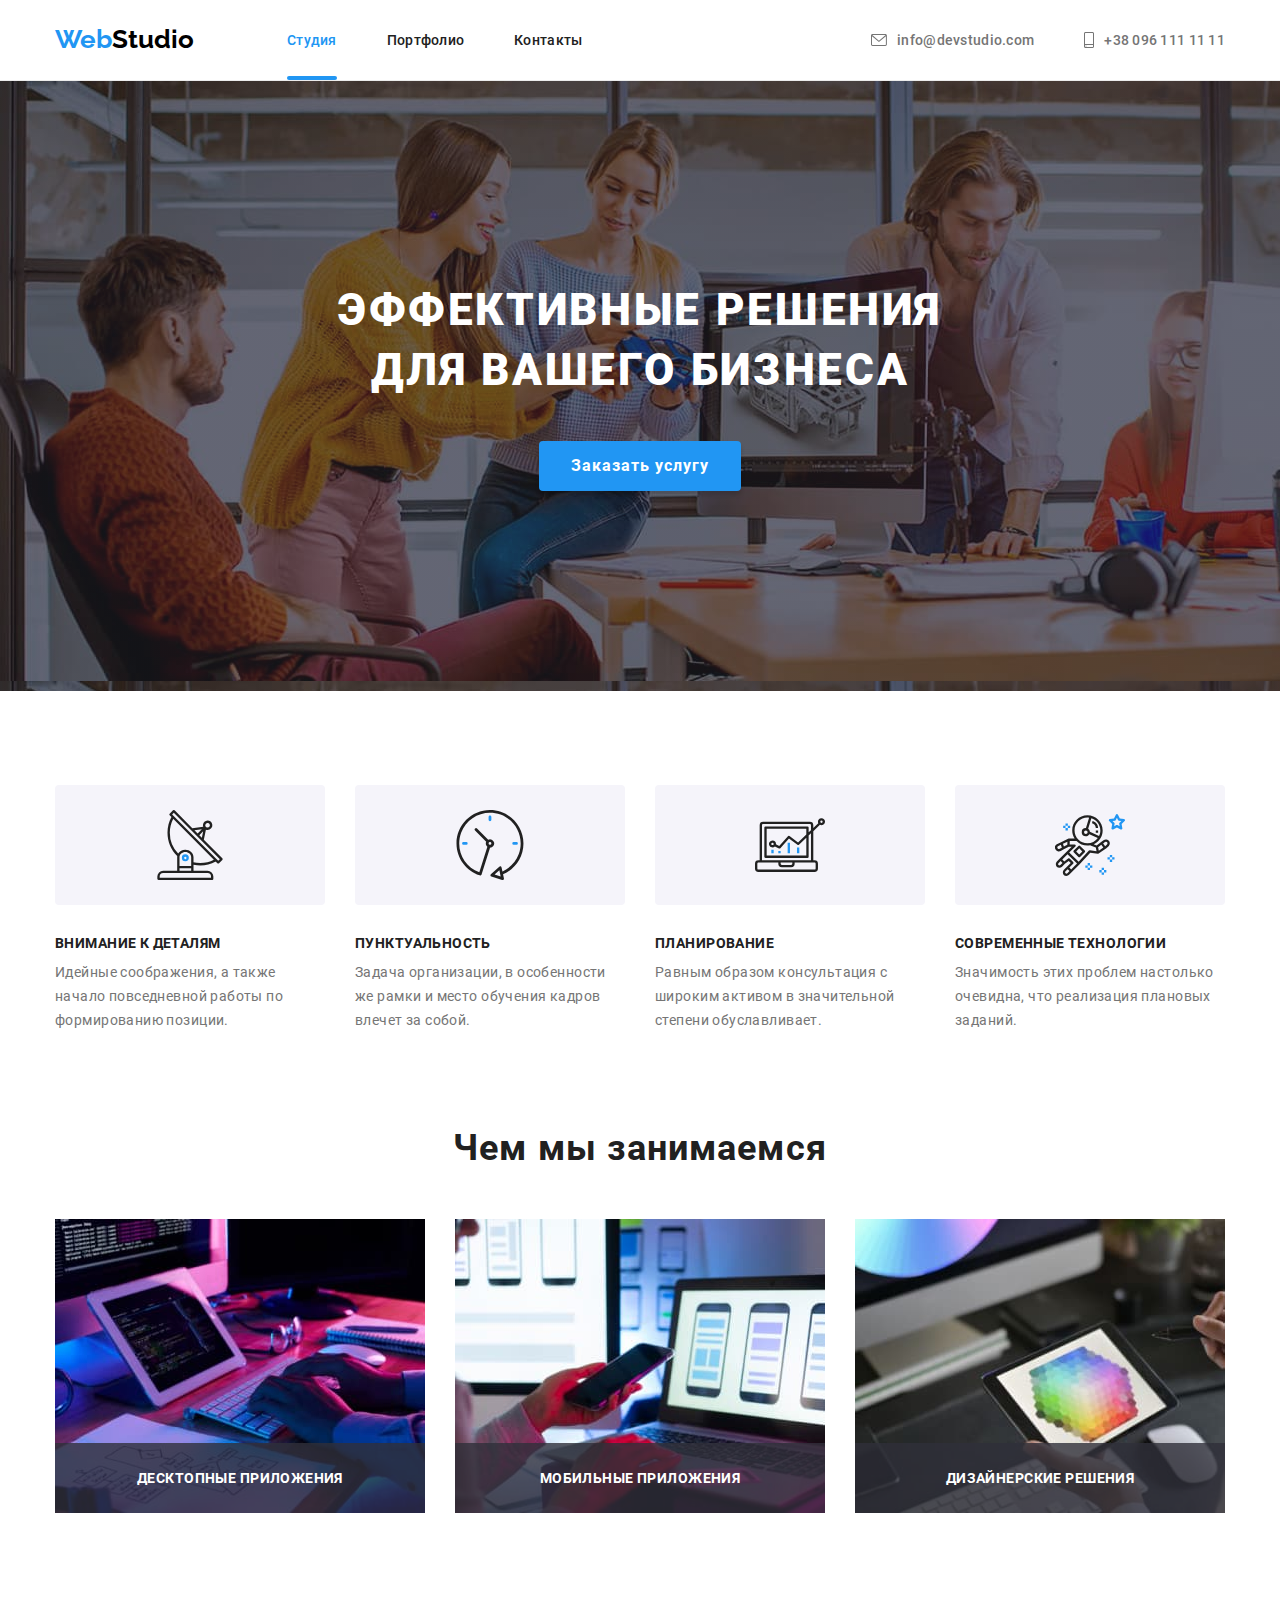
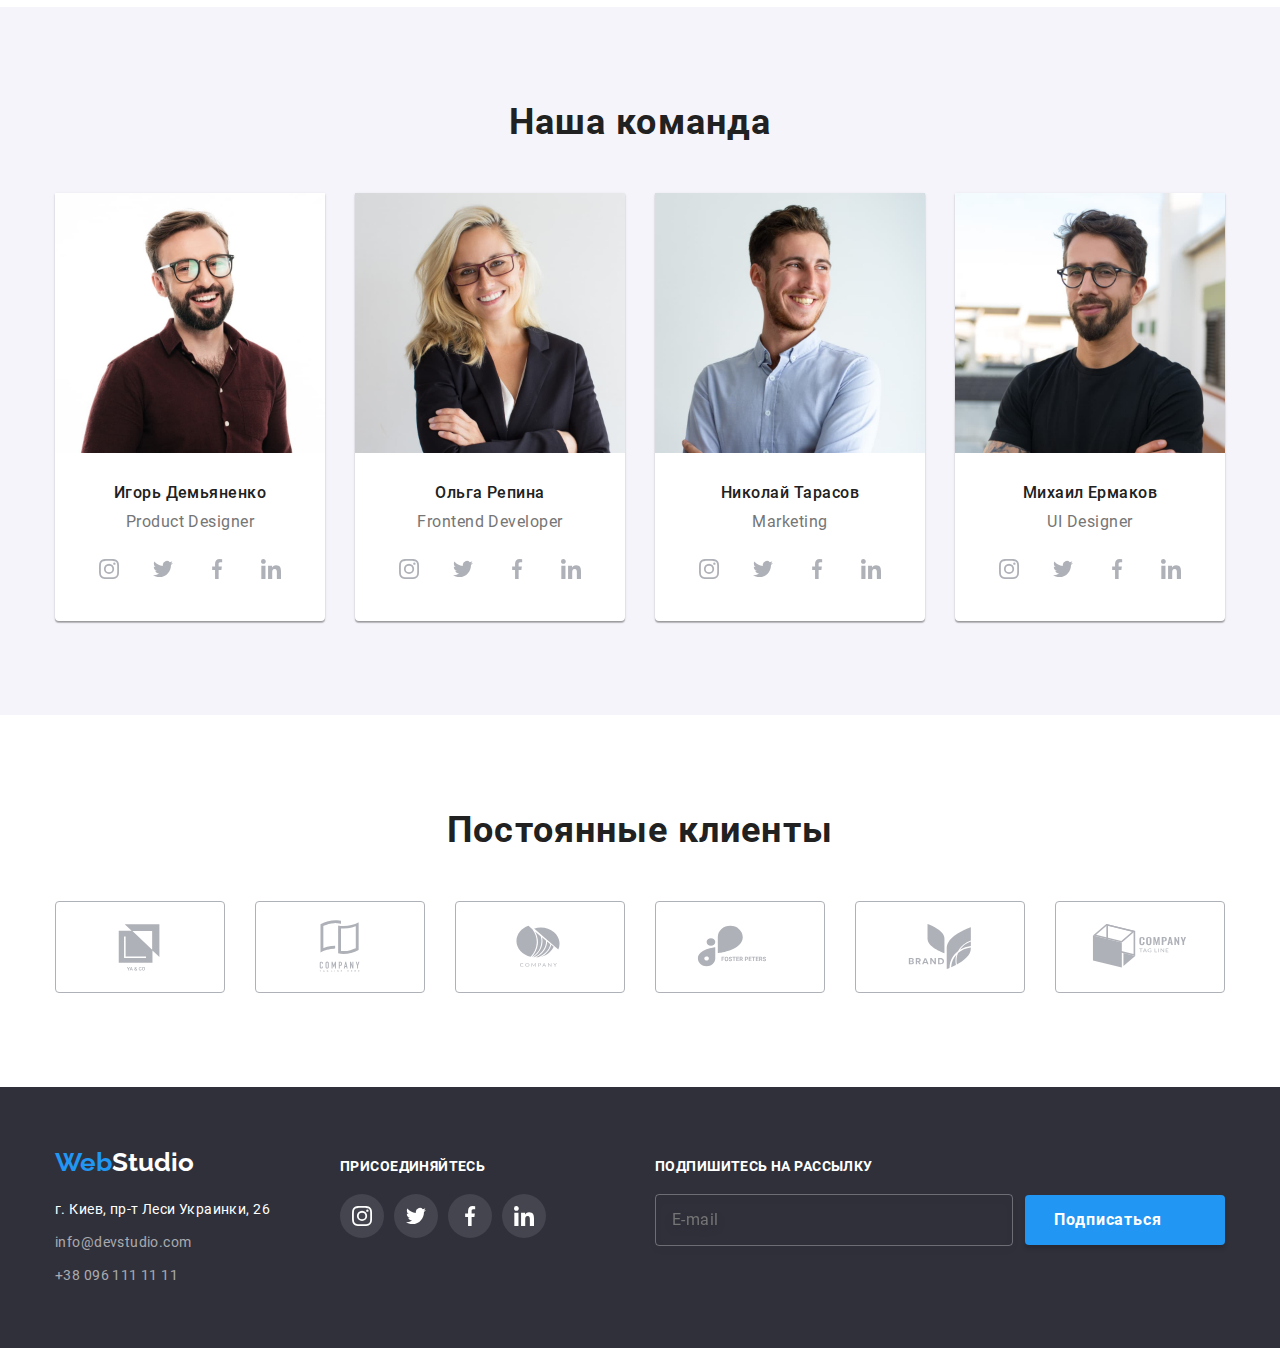
==== index.html @ f41771f3 "add styless css" ====
<!DOCTYPE html>
<html lang="ru">
<head>
    <meta charset="UTF-8">
    <meta http-equiv="X-UA-Compatible" content="IE=edge">
    <meta name="viewport" content="width=device-width, initial-scale=1.0">
    <title>WebStudio</title>
    <link rel="preconnect" href="https://fonts.gstatic.com">
    <link rel="stylesheet" href="https://cdnjs.cloudflare.com/ajax/libs/modern-normalize/1.0.0/modern-normalize.min.css" />
    <link rel="stylesheet" href="./css/main.min.css">
</head>

<body>

    <header class="header">
        <div class="container header-container">
            <!--<nav class="nav-menu"> -->
            <nav class="nav-list">
                <a class="link logo nav-list__logo" href="./index.html"><span class="nav-list__logo--accent-color">Web</span>Studio</a>  
                <ul class="site-list list">
                    <li class="site-list__item">
                        <a href="./index.html" class="link site-list__link site-list__link--current">Студия</a>
                    </li>
                    <li class="site-list__item">
                        <a href="./portfolio.html" class="link site-list__link">Портфолио</a>
                    </li>
                    <li class="site-list__item">
                        <a href="" class="link site-list__link">Контакты</a>
                    </li>
                </ul> 
            </nav>
            <ul class="contact-list list">
                <li class="contact-list__item">
                    <a href="mailto:info@devstudio.com" class="link contact-list__link">
                        <svg class="contact-list__e-mail-icon" width="16" height="12">
                            <use href="./images/symbol-defs.svg#icon-e-mail"></use>
                        </svg>
                        info@devstudio.com
                    </a>
                </li>
                <li class="contact-list__item">
                    <a href="tel:+380961111111" class="link contact-list__link">
                        <svg class="contact-list__smartphone-icon" width="10" height="16">
                            <use href="./images/symbol-defs.svg#icon-smartphone"></use>
                        </svg>
                        +38 096 111 11 11
                    </a>
                </li>
            </ul>
        </div>
    </header>

    <main>
        <!--hero--> 
        <section class="hero"> 
            <div class="container hero-container">
                <h1  class="title hero__heading">Эффективные решения для вашего бизнеса</h1>
                <button data-modal-open type="button" class="button hero__order-service">Заказать услугу</button>
            </div>
        </section>

        <!-- Особенности -->
        <section class="features">
            <div class="container">
                <h2 class="title features__heading visually-hidden">Особенности</h2>
                <ul class="features-list list"> 
                    <li class="features-list__item">
                        <div class="features-list__place-for-icon">
                            <svg class="features-list__icon" width="70" height="70"> 
                                <use href="./images/symbol-defs.svg#icon-antenna"></use>
                            </svg>
                        </div>        
                        <h3 class="title features-list__heading">Внимание к деталям</h3>
                        <p class="text features-list__text">Идейные соображения, а также начало повседневной работы по формированию позиции.</p>
                    </li>
                    <li class="features-list__item">
                        <div class="features-list__place-for-icon">
                            <svg class="features-list__icon" width="70" height="70">
                                <use href="./images/symbol-defs.svg#icon-clock"></use>
                            </svg>
                        </div>
                        <h3 class="title features-list__heading">Пунктуальность</h3>
                        <p class="text features-list__text">Задача организации, в особенности же рамки и место обучения кадров влечет за собой.</p>
                    </li>
                    <li class="features-list__item">
                        <div class="features-list__place-for-icon">
                            <svg class="features-list__icon" width="70" height="70">
                                <use href="./images/symbol-defs.svg#icon-diagram"></use>
                            </svg>
                        </div>
                        <h3 class="title features-list__heading">Планирование</h3>
                        <p class="text features-list__text">Равным образом консультация с широким активом в значительной степени обуславливает.</p>
                    </li>
                    <li class="features-list__item">
                        <div class="features-list__place-for-icon">
                            <svg class="features-list__icon" width="70" height="70">
                                <use href="./images/symbol-defs.svg#icon-astronaut"></use>
                            </svg>
                        </div>
                        <h3 class="title features-list__heading">Современные технологии</h3>
                        <p class="text features-list__text">Значимость этих проблем настолько очевидна, что реализация плановых заданий.</p>
                    </li>
                </ul>
            </div>
        </section>

        <!-- Чем мы занимаемся-->
        <section class="activities">
            <div class="container">
                <h2 class="title activities__heading">Чем мы занимаемся</h2>
                <ul class="activities-list list">
                    <li class="activities-list__item">
                        <img src="./images/box1.jpg" alt="Кодинг" width="294" class="image">
                        <div class="activities-list__place-for-heading">
                            <p class="text activities-list__heading">Десктопные приложения</p>
                        </div>
                    </li>
                    <li class="activities-list__item">
                        <img src="./images/box2.jpg" alt="Адаптивная вертска" width="294" class="image">
                        <div class="activities-list__place-for-heading">
                            <p class="text activities-list__heading">Мобильные приложения</p>
                        </div>
                    </li>
                    <li class="activities-list__item">
                        <img src="./images/box3.jpg" alt="Дизайн" width="294" class="image">
                        <div class="activities-list__place-for-heading">
                            <p class="text activities-list__heading">Дизайнерские решения</p>
                        </div>
                    </li>
                </ul>
            </div>
        </section>
        <!-- Наша команда-->
        <section class="team">
            <div class="container">
                <h2 class="title team__heading">Наша команда</h2>
                <ul class="team-list list">
                    <li class="team-list__item">
                        <img src="./images/demianenko.jpg" alt="Игорь Демьяненко" width="270" class="image">
                        <div class="team-description">
                            <h3 class="title team-description__heading">Игорь Демьяненко</h3>
                            <p class="text team-description__position">Product Designer</p>
                            <ul class="list team-social-list">
                                <li class="team-social-list__item">
                                    <a href="" class="link team-social-list__link">
                                        <svg class="team-social-list__icon" width="20" height="20">
                                            <use href="./images/symbol-defs.svg#icon-instagram"></use>
                                        </svg>
                                    </a>
                                </li>
                                <li class="team-social-list__item">
                                    <a href="" class="link team-social-list__link">
                                        <svg class="team-social-list__icon" width="20" height="20">
                                            <use href="./images/symbol-defs.svg#icon-twitter"></use>
                                        </svg>
                                    </a>
                                </li>
                                <li class="team-social-list__item">
                                    <a href="" class="link team-social-list__link">
                                        <svg class="team-social-list__icon" width="20" height="20">
                                            <use href="./images/symbol-defs.svg#icon-facebook"></use>
                                        </svg>
                                    </a>
                                </li>
                                <li class="team-social-list__item">
                                    <a href="" class="link team-social-list__link">
                                        <svg class="team-social-list__icon" width="20" height="20">
                                            <use href="./images/symbol-defs.svg#icon-linkedin"></use>
                                        </svg>
                                    </a>
                                </li>
                            </ul>
                        </div>
                    </li>
                    <li class="team-list__item">
                        <img src="./images/repina.jpg" alt="Ольга Репина" width="270" class="image">
                        <div class="team-description">
                            <h3 class="title team-description__heading">Ольга Репина</h3>
                            <p class="text team-description__position">Frontend Developer</p>
                            <ul class="list team-social-list">
                                <li class="team-social-list__item">
                                    <a href="" class="link team-social-list__link">
                                        <svg class="team-social-list__icon" width="20" height="20">
                                            <use href="./images/symbol-defs.svg#icon-instagram"></use>
                                        </svg>
                                    </a>
                                </li>
                                <li class="team-social-list__item">
                                    <a href="" class="link team-social-list__link">
                                        <svg class="team-social-list__icon" width="20" height="20">
                                            <use href="./images/symbol-defs.svg#icon-twitter"></use>
                                        </svg>
                                    </a>
                                </li>
                                <li class="team-social-list__item">
                                    <a href="" class="link team-social-list__link">
                                        <svg class="team-social-list__icon" width="20" height="20">
                                            <use href="./images/symbol-defs.svg#icon-facebook"></use>
                                        </svg>
                                    </a>
                                </li>
                                <li class="team-social-list__item">
                                    <a href="" class="link team-social-list__link">
                                        <svg class="team-social-list__icon" width="20" height="20">
                                            <use href="./images/symbol-defs.svg#icon-linkedin"></use>
                                        </svg>
                                    </a>
                                </li>
                            </ul>
                       </div>
                    </li>
                    <li class="team-list__item">
                        <img src="./images/tarasov.jpg" alt="Николай Тарасов" width="270" class="image">
                        <div class="team-description">
                            <h3 class="title team-description__heading">Николай Тарасов</h3>
                            <p class="text team-description__position">Marketing</p>
                            <ul class="list team-social-list">
                                <li class="team-social-list__item">
                                    <a href="" class="link team-social-list__link">
                                        <svg class="team-social-list__icon" width="20" height="20">
                                            <use href="./images/symbol-defs.svg#icon-instagram"></use>
                                        </svg>
                                    </a>
                                </li>
                                <li class="team-social-list__item">
                                    <a href="" class="link team-social-list__link">
                                        <svg class="team-social-list__icon" width="20" height="20">
                                            <use href="./images/symbol-defs.svg#icon-twitter"></use>
                                        </svg>
                                    </a>
                                </li>
                                <li class="team-social-list__item">
                                    <a href="" class="link team-social-list__link">
                                        <svg class="team-social-list__icon" width="20" height="20">
                                            <use href="./images/symbol-defs.svg#icon-facebook"></use>
                                        </svg>
                                    </a>
                                </li>
                                <li class="team-social-list__item">
                                    <a href="" class="link team-social-list__link">
                                        <svg class="team-social-list__icon" width="20" height="20">
                                            <use href="./images/symbol-defs.svg#icon-linkedin"></use>
                                        </svg>
                                    </a>
                                </li>
                            </ul>
                        </div>
                    </li>
                    <li class="team-list__item">
                        <img src="./images/ermakov.jpg" alt="Михаил Ермаков" width="270" class="image">
                        <div class="team-description">
                            <h3 class="title team-description__heading">Михаил Ермаков</h3>
                            <p class="text team-description__position">UI Designer</p>
                            <ul class="list team-social-list">
                                <li class="team-social-list__item">
                                    <a href="" class="link team-social-list__link">
                                        <svg class="team-social-list__icon" width="20" height="20">
                                            <use href="./images/symbol-defs.svg#icon-instagram"></use>
                                        </svg>
                                    </a>
                                </li>
                                <li class="team-social-list__item">
                                    <a href="" class="link team-social-list__link">
                                        <svg class="team-social-list__icon" width="20" height="20">
                                            <use href="./images/symbol-defs.svg#icon-twitter"></use>
                                        </svg>
                                    </a>
                                </li>
                                <li class="team-social-list__item">
                                    <a href="" class="link team-social-list__link">
                                        <svg class="team-social-list__icon" width="20" height="20">
                                            <use href="./images/symbol-defs.svg#icon-facebook"></use>
                                        </svg>
                                    </a>
                                </li>
                                <li class="team-social-list__item">
                                    <a href="" class="link team-social-list__link">
                                        <svg class="team-social-list__icon" width="20" height="20">
                                            <use href="./images/symbol-defs.svg#icon-linkedin"></use>
                                        </svg>
                                    </a>
                                </li>
                            </ul>
                       </div>
                    </li>
                </ul>
        </div>
        </section>

        <!-- постоянные клиенты-->
        <section class="regular-customers">
            <div class="container">
                <h2 class="title regular-customers__heading">Постоянные клиенты</h2>
                <ul class="list regular-customers-list">
                    <li class="regular-customers-list__item">
                        <a href="" class="link regular-customers-list__link">
                            <svg class="regular-customers-list__icon" width="106" height="60">
                                <use href="./images/symbol-defs.svg#icon-company1"></use>
                            </svg>
                        </a>
                    </li>
                    <li class="regular-customers-list__item">
                        <a href="" class="link regular-customers-list__link">
                            <svg class="regular-customers-list__icon" width="106" height="60">
                                <use href="./images/symbol-defs.svg#icon-company2"></use>
                            </svg>
                        </a>
                    </li>
                    <li class="regular-customers-list__item">
                        <a href="" class="link regular-customers-list__link">
                            <svg class="regular-customers-list__icon" width="106" height="60">
                                <use href="./images/symbol-defs.svg#icon-company3"></use>
                            </svg>
                        </a>
                    </li>
                    <li class="regular-customers-list__item">
                        <a href="" class="link regular-customers-list__link">
                            <svg class="regular-customers-list__icon" width="106" height="60">
                                <use href="./images/symbol-defs.svg#icon-company4"></use>
                            </svg>
                        </a>
                    </li>
                    <li class="regular-customers-list__item">
                        <a href="" class="link regular-customers-list__link">
                            <svg class="regular-customers-list__icon" width="106" height="60">
                                <use href="./images/symbol-defs.svg#icon-company5"></use>
                            </svg>
                        </a>
                    </li>
                    <li class="regular-customers-list__item">
                        <a href="" class="link regular-customers-list__link">
                            <svg class="regular-customers-list__icon" width="106" height="60">
                                <use href="./images/symbol-defs.svg#icon-company6"></use>
                            </svg>
                        </a>
                    </li>
                </ul>
            </div>
        </section>

    </main>

    <footer class="footer">
        <div class="container footer-container">
            <div class="footer__column-1">
                <a href="./index.html" class="logo link footer__logo"><span class="footer__logo--accent-color">Web</span>Studio</a>
                <address class="footer-address">
                    <p class="footer-address__address">г. Киев, пр-т Леси Украинки, 26</p>
                    <ul class="list footer-address-list">
                        <li class="footer-address-list__item"><a href="mailto:info@devstudio.com" class="link footer-address-list__link">info@devstudio.com</a></li>
                        <li class="footer-address-list__item"><a href="tel:+380961111111" class="link footer-address-list__link">+38 096 111 11 11</a></li>
                    </ul>
                </address>
            </div>
            <div class="footer__column-2">
                <p class="text footer__join">присоединяйтесь</p>
                <ul class="list footer-social-list">
                    <li class="footer-social-list__item">
                        <a href="" class="link footer-social-list__link">
                            <svg class="footer-social-list__icon" width="20" height="20">
                                <use href="./images/symbol-defs.svg#icon-instagram"></use>
                            </svg>
                        </a>
                    </li>
                    <li class="footer-social-list__item">
                        <a href="" class="link footer-social-list__link">
                            <svg class="footer-social-list__icon" width="20" height="20">
                                <use href="./images/symbol-defs.svg#icon-twitter"></use>
                            </svg>
                        </a>
                    </li>
                    <li class="footer-social-list__item">
                        <a href="" class="link footer-social-list__link">
                            <svg class="footer-social-list__icon" width="20" height="20">
                                <use href="./images/symbol-defs.svg#icon-facebook"></use>
                            </svg>
                        </a>
                    </li>
                    <li class="footer-social-list__item">
                        <a href="" class="link footer-social-list__link">
                            <svg class="footer-social-list__icon" width="20" height="20">
                                <use href="./images/symbol-defs.svg#icon-linkedin"></use>
                            </svg>
                        </a>
                    </li>
                </ul>
            </div> 
            <form class="footer__column-3">
                <p class="text footer__subscribe">Подпишитесь на рассылку</p>
                <div class="footer-subscription">
                    <label for="subscription-email" class="footer-subscription__email-label"></label>
                    <input type="email" name="subscription-email" id="subscription-email" placeholder="E-mail" class="footer-subscription__email-input">
                    <button type="submit" class="button footer-subscription__button">Подписаться
                        <svg  class="footer-subscription__icon" width="24" height="24">
                            <use href="./images/symbol-defs.svg#icon-icon-send"></use>
                        </svg>
                    </button>
                </div>
            </form>    
        </div>   

    </footer>


    <!-- Модальное окно -->
    <div data-modal class="backdrop is-hidden" >
        <div class="modal">
            <button data-modal-close type="button" class="modal-button-close">
                <svg class="modal-icon" width="18px" height="18px">
                    <use href="./images/symbol-defs.svg#icon-close-black"></use>    
                </svg>
            </button>
            <form action="#" class="modal-form">
                <p class="text modal-form__heading">Оставьте свои данные, мы вам перезвоним</p>

                <label class="modal-form__label-for-input">
                    Имя
                    <span class="modal-form__for-input">
                        <input type="text"  name="user-name" class="modal-form__input" required>
                        <svg class="modal-form__icon" width="18" height="18">
                            <use href="./images/symbol-defs.svg#icon-modal-person"></use>
                        </svg>
                    </span>
                </label>

                <label class="modal-form__label-for-input">
                    Телефон
                    <span class="modal-form__for-input">
                        <input type="tel" name="user-tel" class="modal-form__input" required>
                        <svg class="modal-form__icon" width="18" height="18">
                            <use href="./images/symbol-defs.svg#icon-modal-phone"></use>
                        </svg>
                    </span>
                </label>

                <label class="modal-form__label-for-input">
                    Почта
                    <span class="modal-form__for-input">
                        <input type="email" name="user-email" class="modal-form__input" required>
                        <svg class="modal-form__icon" width="18" height="18">
                            <use href="./images/symbol-defs.svg#icon-modal-email"></use>
                        </svg>
                    </span>
                </label>

                <label class="modal-form__label-for-input" >
                    Комментарий
                    <textarea name="user-comment"  placeholder="Введите текст" class="modal-form__input-comment" ></textarea>
                </label>

                <label class="modal-form__label-checkbox">
                    <input type="checkbox" name="policy" value="" class="visually-hidden modal-form__checkbox-input">
                    <svg class="modal-form__checkbox-icon" width="16" height="15">
                        <use href="./images/symbol-defs.svg#icon-modal-checkbox"></use>
                    </svg>
                    Соглашаюсь с рассылкой и принимаю&#160;<a href="#" class="modal-link">Условия договора</a>
                </label>
                <div class="modal-form__place-for-button">
                    <button type="submit" class="button modal-form__button-submit">
                        Отправить
                    </button>
                </div>

            </form>


        </div>
    </div>    


    <!--скрипт для модального окна-->
    <script src="./js/modal.js"></script>

</body>
</html>
---- css/main.min.css ----
@font-face {
  font-family: 'Roboto';
  font-style: normal;
  font-weight: 400;
  src: url('../fonts/roboto-v27-latin-ext_latin_cyrillic-ext_cyrillic-regular.eot');
  src: local(''),
    url('../fonts/roboto-v27-latin-ext_latin_cyrillic-ext_cyrillic-regular.eot?#iefix')
      format('embedded-opentype'),
    url('../fonts/roboto-v27-latin-ext_latin_cyrillic-ext_cyrillic-regular.woff2') format('woff2'),
    url('../fonts/roboto-v27-latin-ext_latin_cyrillic-ext_cyrillic-regular.woff') format('woff'),
    url('../fonts/roboto-v27-latin-ext_latin_cyrillic-ext_cyrillic-regular.ttf') format('truetype'),
    url('../fonts/roboto-v27-latin-ext_latin_cyrillic-ext_cyrillic-regular.svg#Roboto')
      format('svg');
}
@font-face {
  font-family: 'Roboto';
  font-style: normal;
  font-weight: 500;
  src: url('../fonts/roboto-v27-latin-ext_latin_cyrillic-ext_cyrillic-500.eot');
  src: local(''),
    url('../fonts/roboto-v27-latin-ext_latin_cyrillic-ext_cyrillic-500.eot?#iefix')
      format('embedded-opentype'),
    url('../fonts/roboto-v27-latin-ext_latin_cyrillic-ext_cyrillic-500.woff2') format('woff2'),
    url('../fonts/roboto-v27-latin-ext_latin_cyrillic-ext_cyrillic-500.woff') format('woff'),
    url('../fonts/roboto-v27-latin-ext_latin_cyrillic-ext_cyrillic-500.ttf') format('truetype'),
    url('../fonts/roboto-v27-latin-ext_latin_cyrillic-ext_cyrillic-500.svg#Roboto') format('svg');
}
@font-face {
  font-family: 'Roboto';
  font-style: normal;
  font-weight: 700;
  src: url('../fonts/roboto-v27-latin-ext_latin_cyrillic-ext_cyrillic-700.eot');
  src: local(''),
    url('../fonts/roboto-v27-latin-ext_latin_cyrillic-ext_cyrillic-700.eot?#iefix')
      format('embedded-opentype'),
    url('../fonts/roboto-v27-latin-ext_latin_cyrillic-ext_cyrillic-700.woff2') format('woff2'),
    url('../fonts/roboto-v27-latin-ext_latin_cyrillic-ext_cyrillic-700.woff') format('woff'),
    url('../fonts/roboto-v27-latin-ext_latin_cyrillic-ext_cyrillic-700.ttf') format('truetype'),
    url('../fonts/roboto-v27-latin-ext_latin_cyrillic-ext_cyrillic-700.svg#Roboto') format('svg');
}
@font-face {
  font-family: 'Roboto';
  font-style: normal;
  font-weight: 900;
  src: url('../fonts/roboto-v27-latin-ext_latin_cyrillic-ext_cyrillic-900.eot');
  src: local(''),
    url('../fonts/roboto-v27-latin-ext_latin_cyrillic-ext_cyrillic-900.eot?#iefix')
      format('embedded-opentype'),
    url('../fonts/roboto-v27-latin-ext_latin_cyrillic-ext_cyrillic-900.woff2') format('woff2'),
    url('../fonts/roboto-v27-latin-ext_latin_cyrillic-ext_cyrillic-900.woff') format('woff'),
    url('../fonts/roboto-v27-latin-ext_latin_cyrillic-ext_cyrillic-900.ttf') format('truetype'),
    url('../fonts/roboto-v27-latin-ext_latin_cyrillic-ext_cyrillic-900.svg#Roboto') format('svg');
}
@font-face {
  font-family: 'Raleway';
  font-style: normal;
  font-weight: 700;
  src: url('../fonts/raleway-v19-latin-ext_latin_cyrillic-ext_cyrillic-700.eot');
  src: local(''),
    url('../fonts/raleway-v19-latin-ext_latin_cyrillic-ext_cyrillic-700.eot?#iefix')
      format('embedded-opentype'),
    url('../fonts/raleway-v19-latin-ext_latin_cyrillic-ext_cyrillic-700.woff2') format('woff2'),
    url('../fonts/raleway-v19-latin-ext_latin_cyrillic-ext_cyrillic-700.woff') format('woff'),
    url('../fonts/raleway-v19-latin-ext_latin_cyrillic-ext_cyrillic-700.ttf') format('truetype'),
    url('../fonts/raleway-v19-latin-ext_latin_cyrillic-ext_cyrillic-700.svg#Raleway') format('svg');
}
.header-container,
.nav-list,
.contact-list,
.site-list,
.contact-list__link,
.features-list__place-for-icon,
.team-social-list,
.team-social-list__link,
.regular-customers-list,
.regular-customers-list__link,
.footer-social-list,
.footer-subscription,
.footer-subscription__button,
.footer-social-list__link,
.portfolio-projects-list__overlay,
.modal-button-close,
.modal-form__label-checkbox,
.modal-form__place-for-button {
  display: flex;
  align-items: center;
  justify-content: center;
}
.visually-hidden {
  position: absolute;
  width: 1px;
  height: 1px;
  margin: -1px;
  border: 0;
  padding: 0;
  white-space: nowrap;
  clip-path: inset(100%);
  clip: rect(0 0 0 0);
  overflow: hidden;
}
html {
  box-sizing: border-box;
}
*::before,
*::after {
  box-sizing: inherit;
}
body {
  font-family: roboto, sans-serif;
  background: #fff;
  color: #757575;
}
h1,
h2,
h3,
h4,
h5,
h6,
p {
  margin-top: 0px;
  margin-bottom: 0px;
}
.backdrop {
  position: fixed;
  top: 0;
  left: 0;
  width: 100vw;
  height: 100vh;
  z-index: 100;
  background-color: rgba(0, 0, 0, 0.2);
  transition: opacity 250ms cubic-bezier(0.4, 0, 0.2, 1),
    pointer-events 250ms cubic-bezier(0.4, 0, 0.2, 1), visibility 250ms cubic-bezier(0.4, 0, 0.2, 1);
}
.backdrop.is-hidden {
  opacity: 0;
  pointer-events: none;
  visibility: hidden;
}
.container {
  width: 1200px;
  padding-right: 15px;
  padding-left: 15px;
  margin-left: auto;
  margin-right: auto;
}
.link {
  text-decoration: none;
  cursor: pointer;
}
.list {
  margin: 0px;
  padding: 0px;
  list-style: none;
}
.text {
  font-weight: 400;
  letter-spacing: 0.03em;
  font-style: normal;
  color: #757575;
}
.title {
  margin-bottom: 50px;
  font-size: 36px;
  line-height: 1.167;
  font-weight: 700;
  letter-spacing: 0.03em;
  color: #212121;
}
.button {
  padding-top: 10px;
  padding-bottom: 10px;
  min-width: 200px;
  font-family: roboto, sans-serif;
  font-style: normal;
  font-weight: 700;
  font-size: 16px;
  line-height: 1.875;
  letter-spacing: 0.06em;
  color: #fff;
  background-color: #2196f3;
  border-style: none;
  border-radius: 4px;
  box-shadow: 0px 4px 4px rgba(0, 0, 0, 0.15);
  cursor: pointer;
}
.logo {
  display: inline-block;
  font-family: raleway, sans-serif;
  font-weight: 700;
  font-size: 26px;
  line-height: 1.192;
  text-align: left;
}
.image {
  display: block;
  width: 100%;
}
.header {
  border-bottom: 1px solid #ececec;
}
.nav-list__logo {
  margin-right: 93px;
  padding-top: 24px;
  padding-bottom: 25px;
  color: #000;
}
.nav-list__logo--accent-color {
  color: #2196f3;
}
.site-list,
.contact-list {
  font-weight: 500;
  font-size: 14px;
  line-height: 1.143;
  letter-spacing: 0.02em;
  text-align: left;
}
.contact-list {
  margin-left: auto;
}
.site-list__item:not(:last-child),
.contact-list__item:not(:last-child) {
  margin-right: 50px;
}
.site-list__link,
.contact-list__link {
  position: relative;
  display: block;
  padding-top: 32px;
  padding-bottom: 32px;
  color: #212121;
  transition: color 250ms, cubic-bezier(0.4, 0, 0.2, 1);
}
.site-list__link:hover,
.site-list__link:focus,
.site-list__link:active,
.contact-list__link:hover,
.contact-list__link:focus,
.contact-list__link:active {
  color: #2196f3;
}
.site-list__link::after {
  position: absolute;
  left: 0%;
  bottom: 0%;
  content: '';
  display: block;
  width: 100%;
  height: 4px;
  border-radius: 2px;
  background-color: #2196f3;
  opacity: 0;
  transform: scalex(0);
  transform-origin: center left;
  transition: opacity 250ms cubic-bezier(0.4, 0, 0.2, 1),
    transform 250ms cubic-bezier(0.4, 0, 0.2, 1);
}
.site-list__link:hover::after,
.site-list__link:focus::after,
.site-list__link:active::after {
  opacity: 1;
  transform: scalex(1);
}
.site-list__link--current {
  position: relative;
  color: #2196f3;
}
.site-list__link--current::after {
  opacity: 1;
  transform: scalex(1);
}
.contact-list__link {
  display: flex;
  color: #757575;
}
.contact-list__e-mail-icon,
.contact-list__smartphone-icon {
  margin-right: 10px;
}
.contact-list__e-mail-icon {
  width: 16px;
  height: 12px;
  fill: currentColor;
}
.contact-list__smartphone-icon {
  width: 10px;
  height: 16px;
  fill: currentColor;
}
.hero {
  max-width: 1600px;
  background-color: #c4c4c4;
  background-image: linear-gradient(to right, rgba(47, 48, 58, 0.4), rgba(47, 48, 58, 0.4)),
    url('../images/img-hover.jpg');
  margin-left: auto;
  margin-right: auto;
  padding-top: 200px;
  padding-bottom: 200px;
}
.hero-container {
  text-align: center;
}
.hero__heading {
  margin-bottom: 40px;
  width: 696px;
  margin-right: auto;
  margin-left: auto;
  font-weight: 900;
  font-size: 44px;
  line-height: 1.363;
  letter-spacing: 0.06em;
  text-transform: uppercase;
  color: #fff;
}
.hero__order-service {
  padding-right: 32px;
  padding-left: 32px;
  transition: background-color 250ms cubic-bezier(0.4, 0, 0.2, 1);
}
.hero__order-service:hover,
.hero__order-service:focus,
.hero__order-service:active {
  background-color: #188ce8;
}
.features {
  padding: 94px 0px;
}
.features-list {
  display: flex;
  font-size: 14px;
  text-align: left;
  letter-spacing: 0.03em;
}
.features-list__item {
  width: 270px;
}
.features-list__item:not(:last-child) {
  margin-right: 30px;
}
.features-list__heading {
  margin-bottom: 10px;
  font-size: 14px;
  line-height: 1.143;
  text-transform: uppercase;
}
.features-list__text {
  line-height: 1.714;
}
.features-list__place-for-icon {
  margin-bottom: 30px;
  width: 100%;
  height: 120px;
  border-radius: 4px;
  background-color: #f5f4fa;
}
.features-list__icon {
  height: 70px;
  max-width: 70px;
}
.activities {
  padding-bottom: 94px;
  text-align: center;
}
.activities-list {
  display: flex;
}
.activities-list__item {
  display: block;
  position: relative;
  width: 370px;
}
.activities-list__item + .activities-list__item {
  margin-left: 30px;
}
.activities-list__place-for-heading {
  position: absolute;
  bottom: 0;
  width: 100%;
  height: 70px;
  background-color: rgba(47, 48, 58, 0.8);
}
.activities-list__heading {
  position: absolute;
  top: 50%;
  transform: translateY(-50%);
  width: 100%;
  font-style: normal;
  font-weight: 700;
  font-size: 14px;
  line-height: 1.143;
  text-transform: uppercase;
  color: #fff;
}
.team {
  padding: 94px 0;
  text-align: center;
  background-color: #f5f4fa;
}
.team-list {
  display: flex;
  font-size: 16px;
}
.team-list__item {
  display: block;
  width: 270px;
  border-bottom-right-radius: 4px;
  border-bottom-left-radius: 4px;
  background-color: #fff;
  box-shadow: 0px 1px 3px rgba(0, 0, 0, 0.12), 0px 1px 1px rgba(0, 0, 0, 0.14),
    0px 2px 1px rgba(0, 0, 0, 0.2);
}
.team-list__item:not(:last-child) {
  margin-right: 30px;
}
.team-description {
  padding: 30px;
}
.team-description__heading {
  margin-bottom: 10px;
  font-weight: 500;
  line-height: 1.188;
  font-size: 16px;
}
.team-description__position {
  margin-bottom: 16px;
  font-weight: 400;
  line-height: 1.188;
  font-size: 16px;
}
.team-social-list__item:not(:last-child) {
  margin-right: 10px;
}
.team-social-list__link {
  width: 44px;
  height: 44px;
  border-radius: 50%;
  color: #afb1b8;
  transition: color 250ms cubic-bezier(0.4, 0, 0.2, 1),
    background-color 250ms cubic-bezier(0.4, 0, 0.2, 1);
}
.team-social-list__link:hover,
.team-social-list__link:focus,
.team-social-list__link:active {
  border-radius: 50%;
  color: #fff;
  background-color: #2196f3;
}
.team-social-list__icon {
  width: 20px;
  height: 20px;
  fill: currentColor;
}
.regular-customers {
  padding: 94px 0;
  text-align: center;
}
.regular-customers-list__item {
  width: 170px;
  height: 92px;
}
.regular-customers-list__item:not(:last-child) {
  margin-right: 30px;
}
.regular-customers-list__link {
  color: #afb1b8;
  width: 100%;
  height: 100%;
  border: 1px solid #afb1b8;
  border-radius: 4px;
  transition: color 250ms cubic-bezier(0.4, 0, 0.2, 1);
}
.regular-customers-list__link:hover,
.regular-customers-list__link:focus,
.regular-customers-list__link:active {
  border: 1px solid #2196f3;
  color: #2196f3;
  border-radius: 4px;
}
.regular-customers-list__icon {
  width: 106px;
  height: 60px;
  fill: currentColor;
}
.footer {
  background-color: #2f303a;
  padding: 60px 0;
}
.footer-container {
  display: flex;
  align-items: baseline;
}
.footer__column-1 {
  margin-right: 70px;
}
.footer__column-3 {
  margin-left: auto;
}
.footer__logo {
  margin-bottom: 20px;
  color: #fff;
}
.footer__logo--accent-color {
  color: #2196f3;
}
.footer-address-list,
.footer-address__address {
  padding-left: 0px;
  margin-top: 0px;
  font-weight: 400;
  font-size: 14px;
  line-height: 1.714;
  letter-spacing: 0.03em;
  font-style: normal;
}
.footer-address__address {
  color: #fff;
  margin-bottom: 9px;
}
.footer-address-list__link {
  display: block;
  color: rgba(255, 255, 255, 0.6);
  transition: color 250ms cubic-bezier(0.4, 0, 0.2, 1);
}
.footer-address-list__link:hover,
.footer-address-list__link:focus,
.footer-address-list__link:active {
  color: #2196f3;
}
.footer-address-list__item:not(:last-child) {
  margin-bottom: 9px;
}
.footer__join,
.footer__subscribe {
  margin-bottom: 20px;
  font-weight: 700;
  font-size: 14px;
  line-height: 1.142;
  text-transform: uppercase;
  text-align: left;
  color: #fff;
}
.footer-social-list__item {
  width: 44px;
  height: 44px;
}
.footer-social-list__item:not(:last-child) {
  margin-right: 10px;
}
.footer-social-list__link {
  width: 100%;
  height: 100%;
  border-radius: 50%;
  color: #fff;
  background-color: rgba(255, 255, 255, 0.1);
  transition: color 250ms cubic-bezier(0.4, 0, 0.2, 1),
    background-color 250ms cubic-bezier(0.4, 0, 0.2, 1);
}
.footer-social-list__link:hover,
.footer-social-list__link:focus,
.footer-social-list__link:active {
  background-color: #2196f3;
  color: #fff;
}
.footer-social-list__icon {
  width: 20px;
  height: 20px;
  fill: currentColor;
}
.footer-subscription__email-input {
  width: 358px;
  padding: 15px 0px 15px 16px;
  margin-right: 12px;
  border: 1px solid rgba(255, 255, 255, 0.3);
  filter: drop-shadow(0px 4px 4px rgba(0, 0, 0, 0.15));
  border-radius: 4px;
  font-family: roboto, sans-serif;
  font-style: normal;
  font-weight: 400;
  font-size: 16px;
  line-height: 1.25;
  letter-spacing: 0.03em;
  background-color: inherit;
  color: rgba(255, 255, 255, 0.6);
}
.footer-subscription__email-input:focus {
  border: 1px solid #2196f3;
}
.footer-subscription__icon {
  width: 24px;
  height: 24px;
  fill: currentColor;
  margin-left: 10px;
}
.portfolio {
  padding: 94px 0px;
}
.portfolio-filters-list,
.portfolio-projects-list {
  display: flex;
  margin-top: 0px;
  margin-bottom: 0px;
  padding-left: 0px;
}
.portfolio-filters-list {
  justify-content: center;
  margin-bottom: 50px;
}
.portfolio-filters-list__item:not(:last-child) {
  margin-right: 8px;
}
.portfolio-filters-list__button {
  padding: 6px 22px;
  min-width: auto;
  font-weight: 500;
  line-height: 1.625;
  letter-spacing: 0.03em;
  text-align: center;
  color: #212121;
  background-color: #f5f4fa;
  box-shadow: none;
  transition: background-color 250ms cubic-bezier(0.4, 0, 0.2, 1),
    color 250ms cubic-bezier(0.4, 0, 0.2, 1), box-shadow 250ms cubic-bezier(0.4, 0, 0.2, 1);
}
.portfolio-filters-list__button:hover,
.portfolio-filters-list__button:focus,
.portfolio-filters-list__button:active {
  color: #fff;
  background-color: #2196f3;
  box-shadow: 0px 3px 1px rgba(0, 0, 0, 0.1), 0px 1px 2px rgba(0, 0, 0, 0.08),
    0px 2px 2px rgba(0, 0, 0, 0.12);
}
.portfolio-filters-list__button--active {
  background-color: #2196f3;
  color: #fff;
}
.portfolio-projects-list {
  flex-wrap: wrap;
}
.portfolio-projects-list__item {
  margin-bottom: 30px;
  margin-right: 30px;
  width: 370px;
}
.portfolio-projects-list__item:nth-last-child(-n + 3) {
  margin-bottom: 0px;
}
.portfolio-projects-list__item:nth-child(3n) {
  margin-right: 0px;
}
.portfolio-projects-list__link {
  display: block;
  width: 100%;
  border: 1px solid #eee;
  transition: box-shadow 250ms cubic-bezier(0.4, 0, 0.2, 1);
}
.portfolio-projects-list__link:hover,
.portfolio-projects-list__link:focus,
.portfolio-projects-list__link:active {
  box-shadow: 0px 1px 1px rgba(0, 0, 0, 0.12), 0px 4px 4px rgba(0, 0, 0, 0.06),
    1px 4px 6px rgba(0, 0, 0, 0.16);
}
.portfolio-projects-list__link:hover .portfolio-projects-list__overlay,
.portfolio-projects-list__link:focus .portfolio-projects-list__overlay,
.portfolio-projects-list__link:active .portfolio-projects-list__overlay {
  opacity: 1;
  top: 0;
}
.portfolio-projects-list-thumb {
  position: relative;
  overflow: hidden;
  width: 100%;
  height: 100%;
}
.portfolio-projects-list__image {
  height: auto;
  object-fit: cover;
}
.portfolio-projects-list__overlay {
  position: absolute;
  top: 100%;
  left: 0;
  width: 100%;
  height: 100%;
  padding-left: 24px;
  padding-right: 24px;
  background-color: rgba(33, 150, 243, 0.9);
  overflow: hidden;
  opacity: 0;
  pointer-events: none;
  transition: top 250ms cubic-bezier(0.4, 0, 0.2, 1), opacity 250ms cubic-bezier(0.4, 0, 0.2, 1);
}
.portfolio-projects-list__overlay-text {
  font-size: 18px;
  line-height: 1.556;
  color: #fff;
}
.portfolio-projects-description {
  padding-top: 20px;
  padding-right: 24px;
  padding-bottom: 20px;
  padding-left: 24px;
  text-align: left;
}
.portfolio-projects-description__heading {
  margin-bottom: 4px;
  font-size: 18px;
  line-height: 2;
  letter-spacing: 0.06em;
}
.portfolio-projects-description__group {
  font-size: 16px;
  line-height: 1.875;
}
.modal {
  position: absolute;
  top: 50%;
  left: 50%;
  min-width: 528px;
  min-height: 581px;
  padding: 40px;
  background-color: #fff;
  box-shadow: 0px 1px 3px rgba(0, 0, 0, 0.12), 0px 1px 1px rgba(0, 0, 0, 0.14),
    0px 2px 1px rgba(0, 0, 0, 0.2);
  border-radius: 4px;
  transform: translate(-50%, -50%) scale(1, 1);
  transition: opacity 250ms cubic-bezier(0.4, 0, 0.2, 1),
    transform 250ms cubic-bezier(0.4, 0, 0.2, 1), visibility 250ms cubic-bezier(0.4, 0, 0.2, 1),
    box-shadow 250ms cubic-bezier(0.4, 0, 0.2, 1);
}
.modal-button-close {
  position: absolute;
  top: 8px;
  right: 8px;
  width: 30px;
  height: 30px;
  border-radius: 50%;
  border: 1px solid rgba(0, 0, 0, 0.1);
  background: #fff;
  fill: #000;
  transition: fill 250ms cubic-bezier(0.4, 0, 0.2, 1);
}
.modal-button-close:hover,
.modal-button-close:focus,
.modal-button-close:active {
  fill: #2196f3;
}
.modal-form__heading {
  display: box;
  margin-bottom: 12px;
  font-weight: 700;
  font-size: 20px;
  line-height: 1.15;
  text-align: center;
  color: #212121;
}
.modal-form__label-for-input {
  display: flex;
  flex-direction: column;
  font-style: normal;
  font-weight: 400;
  font-size: 12px;
  line-height: 1.167;
  letter-spacing: 0.01em;
  color: #757575;
  margin-bottom: 10px;
}
.modal-form__for-input {
  position: relative;
  margin-top: 4px;
}
.modal-form__icon {
  position: absolute;
  top: 50%;
  left: 12px;
  transform: translateY(-50%);
  width: 18px;
  height: 18px;
  fill: currentColor;
  transition: fill 250ms cubic-bezier(0.4, 0, 0.2, 1);
}
.modal-form__input {
  height: 40px;
  width: 100%;
  padding-left: 42px;
  border: 1px solid rgba(33, 33, 33, 0.2);
  border-radius: 4px;
  transition: border 250ms cubic-bezier(0.4, 0, 0.2, 1);
}
.modal-form__input:focus {
  border: 1px solid #2196f3;
}
.modal-form__input:focus + .modal-form__icon {
  fill: #2196f3;
}
.modal-form__input-comment {
  width: 100%;
  height: 120px;
  resize: none;
  padding-top: 12px;
  padding-right: 16px;
  padding-bottom: 12px;
  padding-left: 16px;
  margin-top: 4px;
  border: 1px solid rgba(33, 33, 33, 0.2);
  border-radius: 4px;
  transition: border 250ms cubic-bezier(0.4, 0, 0.2, 1);
}
.modal-form__input-comment:focus {
  border: 1px solid #2196f3;
}
.modal-form__input-comment::placeholder {
  color: rgba(117, 117, 117, 0.5);
}
.modal-form__label-checkbox {
  font-style: normal;
  font-weight: 400;
  font-size: 14px;
  line-height: 1.714;
  letter-spacing: 0.03em;
  margin-bottom: 30px;
}
.modal-link {
  color: #2196f3;
}
.modal-form__checkbox-icon {
  display: inline-block;
  width: 16px;
  height: 15px;
  fill: currentColor;
  border: 2px solid #212121;
  border-radius: 3px;
  margin-right: 10px;
  transition: border 250ms cubic-bezier(0.4, 0, 0.2, 1),
    background-color 250ms cubic-bezier(0.4, 0, 0.2, 1);
}
.modal-form__checkbox-input:checked + .modal-form__checkbox-icon {
  border: 0px solid #2196f3;
  background-color: #2196f3;
}
.modal-form__label-checkbox:hover
  > .modal-form__checkbox-input:not(:checked)
  + .modal-form__checkbox-icon,
.modal-form__label-checkbox:focus
  > .modal-form__checkbox-input:not(:checked)
  + .modal-form__checkbox-icon,
.modal-form__checkbox-input:focus + .modal-form__checkbox-icon {
  border: 2px solid #2196f3;
}
.modal-form__button-submit {
  border: 0px solid #2196f3;
  text-align: center;
  transition: background-color 250ms cubic-bezier(0.4, 0, 0.2, 1);
}
.modal-form__button-submit:hover,
.modal-form__button-submit:focus {
  background-color: #188ce8;
}
/*# sourceMappingURL=main.min.css.map */
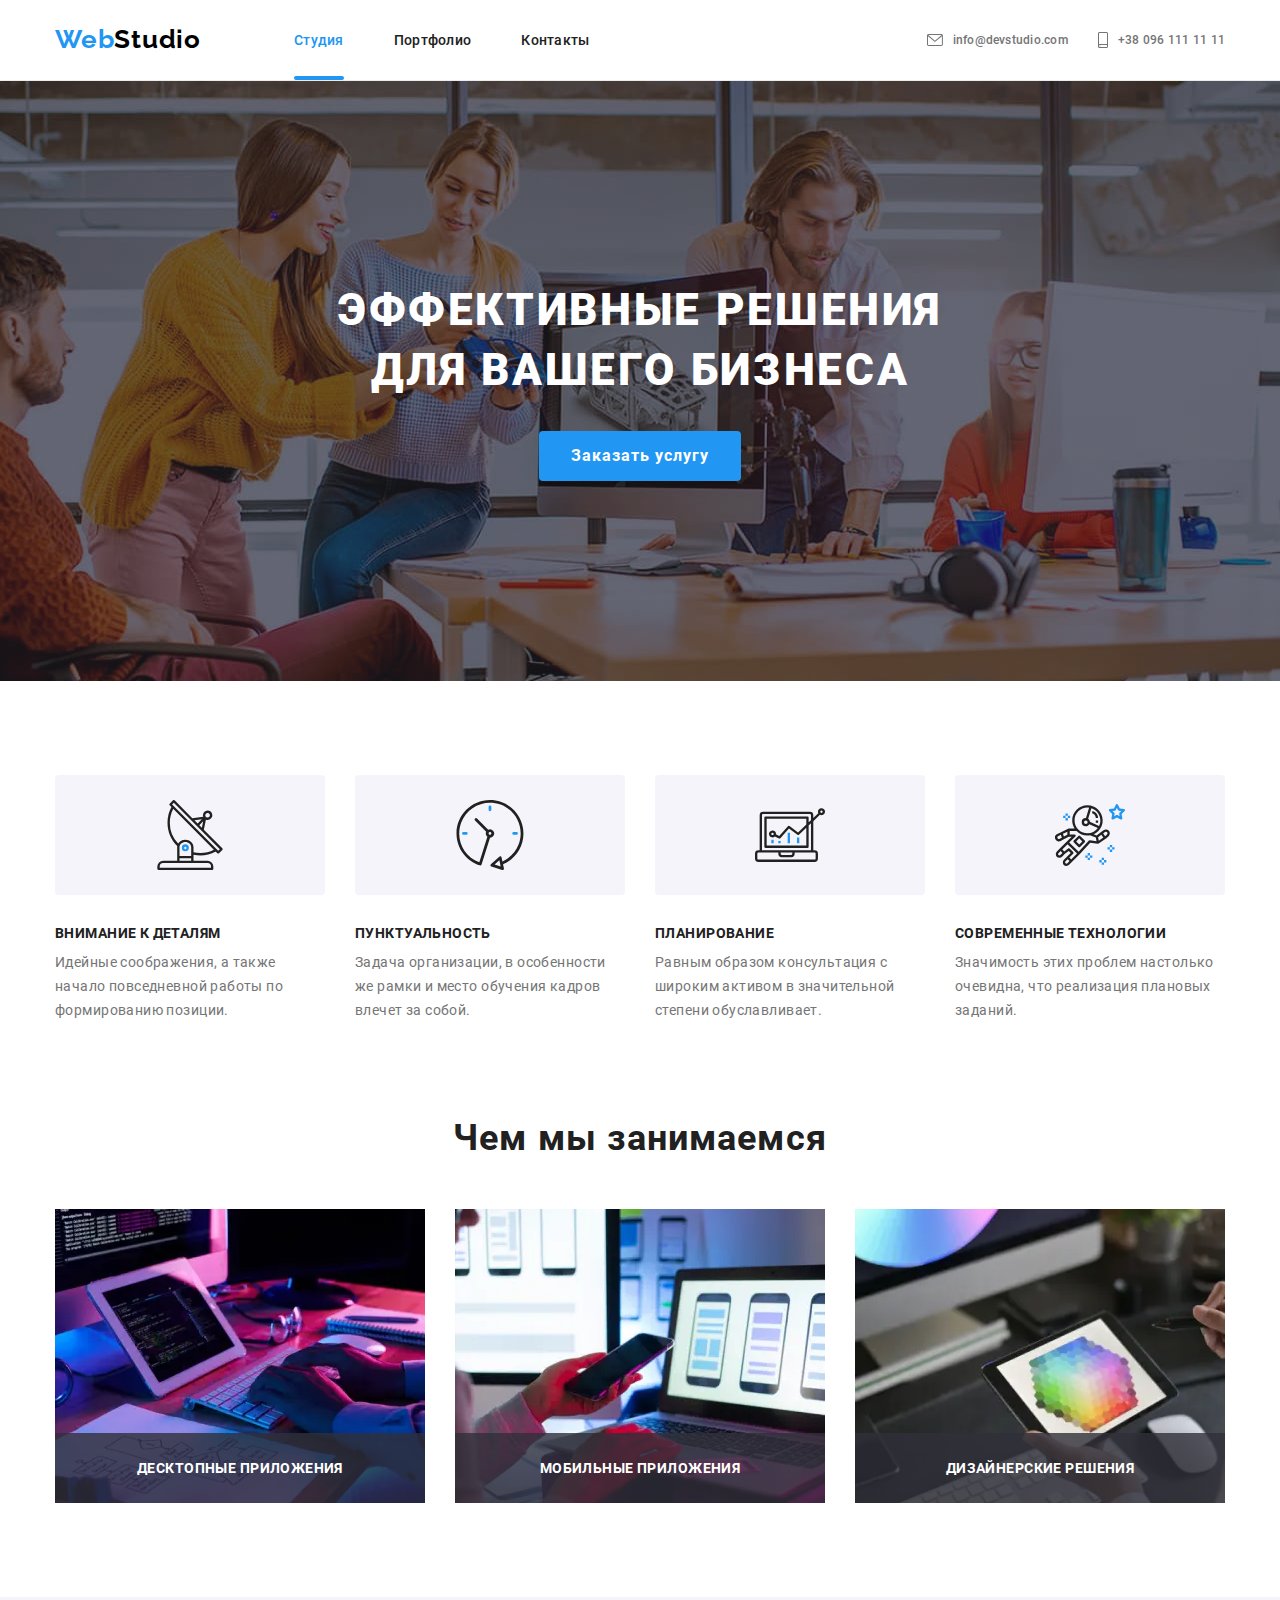
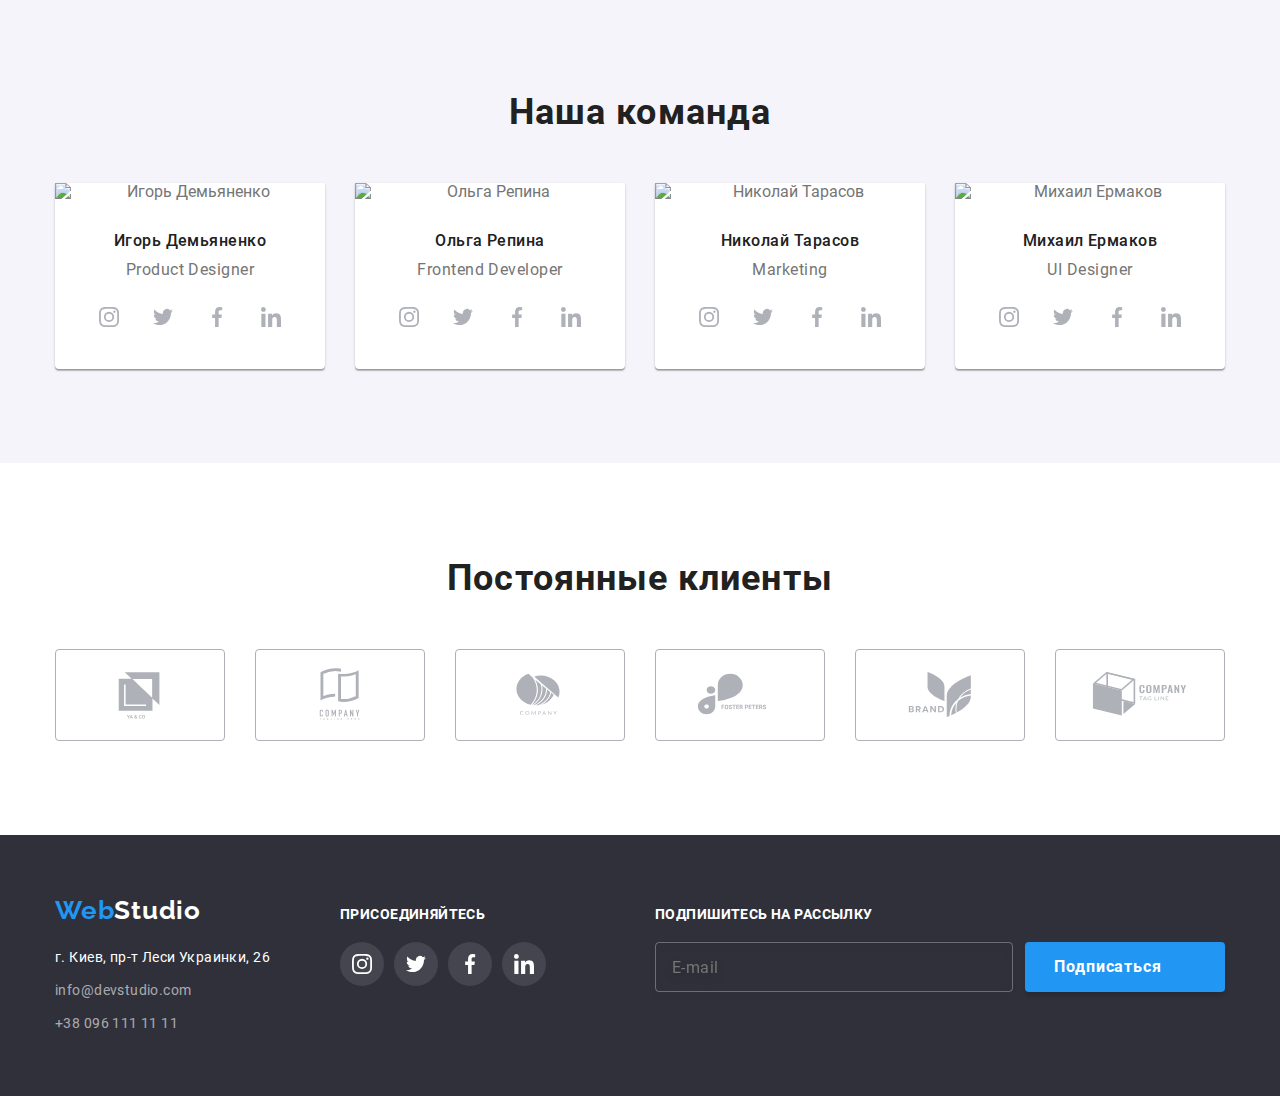
==== commit c324a5b5: "add styless css1" ====
--- a/index.html
+++ b/index.html
@@ -1,12 +1,14 @@
 <!DOCTYPE html>
 <html lang="ru">
+
 <head>
     <meta charset="UTF-8">
-    <meta http-equiv="X-UA-Compatible" content="IE=edge">
+    <!-- <meta http-equiv="X-UA-Compatible" content="IE=edge"> -->
     <meta name="viewport" content="width=device-width, initial-scale=1.0">
     <title>WebStudio</title>
     <link rel="preconnect" href="https://fonts.gstatic.com">
-    <link rel="stylesheet" href="https://cdnjs.cloudflare.com/ajax/libs/modern-normalize/1.0.0/modern-normalize.min.css" />
+    <link rel="stylesheet"
+        href="https://cdnjs.cloudflare.com/ajax/libs/modern-normalize/1.0.0/modern-normalize.min.css" />
     <link rel="stylesheet" href="./css/main.min.css">
 </head>
 
@@ -14,47 +16,73 @@
 
     <header class="header">
         <div class="container header-container">
-            <!--<nav class="nav-menu"> -->
-            <nav class="nav-list">
-                <a class="link logo nav-list__logo" href="./index.html"><span class="nav-list__logo--accent-color">Web</span>Studio</a>  
-                <ul class="site-list list">
-                    <li class="site-list__item">
-                        <a href="./index.html" class="link site-list__link site-list__link--current">Студия</a>
-                    </li>
-                    <li class="site-list__item">
-                        <a href="./portfolio.html" class="link site-list__link">Портфолио</a>
-                    </li>
-                    <li class="site-list__item">
-                        <a href="" class="link site-list__link">Контакты</a>
-                    </li>
-                </ul> 
-            </nav>
-            <ul class="contact-list list">
-                <li class="contact-list__item">
-                    <a href="mailto:info@devstudio.com" class="link contact-list__link">
-                        <svg class="contact-list__e-mail-icon" width="16" height="12">
-                            <use href="./images/symbol-defs.svg#icon-e-mail"></use>
-                        </svg>
-                        info@devstudio.com
-                    </a>
-                </li>
-                <li class="contact-list__item">
-                    <a href="tel:+380961111111" class="link contact-list__link">
-                        <svg class="contact-list__smartphone-icon" width="10" height="16">
-                            <use href="./images/symbol-defs.svg#icon-smartphone"></use>
-                        </svg>
-                        +38 096 111 11 11
-                    </a>
-                </li>
-            </ul>
+            <a class="link logo header__logo" href="./index.html"><span
+                    class="header__logo--accent-color">Web</span>Studio</a>
+            <button type="button" class="menu-mobile__button open-menu">
+                <svg class="menu-mobile__icon menu-mobile__icon--open-menu" width="40" height="40">
+                    <use href="./images/symbol-defs.svg#icon-menu"></use>
+                </svg>
+            </button>
+            <div class="menu">
+                <button type="button" class="menu-mobile__button close-menu">
+                    <svg class="menu-mobile__icon menu-mobile__icon--close-menu" width="40" height="40">
+                        <use href="./images/symbol-defs.svg#icon-close_mobile-menu"></use>
+                    </svg>
+                </button>
+                <nav class="nav-list">
+                    <ul class="site-list list">
+                        <li class="site-list__item">
+                            <a href="./index.html" class="link site-list__link site-list__link--current">Студия</a>
+                        </li>
+                        <li class="site-list__item">
+                            <a href="./portfolio.html" class="link site-list__link">Портфолио</a>
+                        </li>
+                        <li class="site-list__item">
+                            <a href="" class="link site-list__link">Контакты</a>
+                        </li>
+                    </ul>
+                </nav>
+                <ul class="contact-list list">
+                    <li class="contact-list__item">
+                        <a href="mailto:info@devstudio.com" class="link contact-list__link contact-list__mail">
+                            <svg class="contact-list__e-mail-icon" width="16" height="12">
+                                <use href="./images/symbol-defs.svg#icon-e-mail"></use>
+                            </svg>
+                            info@devstudio.com
+                        </a>
+                    </li>
+                    <li class="contact-list__item">
+                        <a href="tel:+380961111111" class="link contact-list__link contact-list__tel">
+                            <svg class="contact-list__smartphone-icon" width="10" height="16">
+                                <use href="./images/symbol-defs.svg#icon-smartphone"></use>
+                            </svg>
+                            +38 096 111 11 11
+                        </a>
+                    </li>
+                </ul>
+                <ul class="list header-social">
+                    <li class="header-social__item">
+                        <a href="#" class="link header-social__link">Instagram</a>
+                    </li>
+                    <li class="header-social__item">
+                        <a href="#" class="link header-social__link">Twitter</a>
+                    </li>
+                    <li class="header-social__item">
+                        <a href="#" class="link header-social__link">Facebook</a>
+                    </li>
+                    <li class="header-social__item">
+                        <a href="#" class="link header-social__link">LinkedIn</a>
+                    </li>
+                </ul>
+            </div>
         </div>
     </header>
 
     <main>
-        <!--hero--> 
-        <section class="hero"> 
+        <!--hero-->
+        <section class="hero">
             <div class="container hero-container">
-                <h1  class="title hero__heading">Эффективные решения для вашего бизнеса</h1>
+                <h1 class="title hero__heading">Эффективные решения<br>для вашего бизнеса</h1>
                 <button data-modal-open type="button" class="button hero__order-service">Заказать услугу</button>
             </div>
         </section>
@@ -63,15 +91,16 @@
         <section class="features">
             <div class="container">
                 <h2 class="title features__heading visually-hidden">Особенности</h2>
-                <ul class="features-list list"> 
+                <ul class="features-list list">
                     <li class="features-list__item">
                         <div class="features-list__place-for-icon">
-                            <svg class="features-list__icon" width="70" height="70"> 
+                            <svg class="features-list__icon" width="70" height="70">
                                 <use href="./images/symbol-defs.svg#icon-antenna"></use>
                             </svg>
-                        </div>        
+                        </div>
                         <h3 class="title features-list__heading">Внимание к деталям</h3>
-                        <p class="text features-list__text">Идейные соображения, а также начало повседневной работы по формированию позиции.</p>
+                        <p class="text features-list__text">Идейные соображения, а также начало повседневной работы по
+                            формированию позиции.</p>
                     </li>
                     <li class="features-list__item">
                         <div class="features-list__place-for-icon">
@@ -80,7 +109,8 @@
                             </svg>
                         </div>
                         <h3 class="title features-list__heading">Пунктуальность</h3>
-                        <p class="text features-list__text">Задача организации, в особенности же рамки и место обучения кадров влечет за собой.</p>
+                        <p class="text features-list__text">Задача организации, в особенности же рамки и место обучения
+                            кадров влечет за собой.</p>
                     </li>
                     <li class="features-list__item">
                         <div class="features-list__place-for-icon">
@@ -89,7 +119,8 @@
                             </svg>
                         </div>
                         <h3 class="title features-list__heading">Планирование</h3>
-                        <p class="text features-list__text">Равным образом консультация с широким активом в значительной степени обуславливает.</p>
+                        <p class="text features-list__text">Равным образом консультация с широким активом в значительной
+                            степени обуславливает.</p>
                     </li>
                     <li class="features-list__item">
                         <div class="features-list__place-for-icon">
@@ -98,7 +129,8 @@
                             </svg>
                         </div>
                         <h3 class="title features-list__heading">Современные технологии</h3>
-                        <p class="text features-list__text">Значимость этих проблем настолько очевидна, что реализация плановых заданий.</p>
+                        <p class="text features-list__text">Значимость этих проблем настолько очевидна, что реализация
+                            плановых заданий.</p>
                     </li>
                 </ul>
             </div>
@@ -110,19 +142,37 @@
                 <h2 class="title activities__heading">Чем мы занимаемся</h2>
                 <ul class="activities-list list">
                     <li class="activities-list__item">
-                        <img src="./images/box1.jpg" alt="Кодинг" width="294" class="image">
+                        <picture>
+                            <source srcset="./images/activities/box-1-w.webp 1x, ./images/activities/box-1-2x-w.webp 2x"
+                                type="image/webp">
+                            <source srcset="./images/activities/box-1.jpg 1x, ./images/activities/box-1-2x.jpg 2x"
+                                type="image/jpeg">
+                            <img src="./images/activities/box-1.jpg" alt="Кодинг" width="294" class="image">
+                        </picture>
                         <div class="activities-list__place-for-heading">
                             <p class="text activities-list__heading">Десктопные приложения</p>
                         </div>
                     </li>
                     <li class="activities-list__item">
-                        <img src="./images/box2.jpg" alt="Адаптивная вертска" width="294" class="image">
+                        <picture>
+                            <source srcset="./images/activities/box-2-w.webp 1x, ./images/activities/box-2-2x-w.webp 2x"
+                                type="image/webp">
+                            <source srcset="./images/activities/box-2.jpg 1x, ./images/activities/box-2-2x.jpg 2x"
+                                type="image/jpeg">
+                            <img src="./images/activities/box-2.jpg" alt="Адаптивная вертска" width="294" class="image">
+                        </picture>
                         <div class="activities-list__place-for-heading">
                             <p class="text activities-list__heading">Мобильные приложения</p>
                         </div>
                     </li>
                     <li class="activities-list__item">
-                        <img src="./images/box3.jpg" alt="Дизайн" width="294" class="image">
+                        <picture>
+                            <source srcset="./images/activities/box-3-w.webp 1x, ./images/activities/box-3-2x-w.webp 2x"
+                                type="image/webp">
+                            <source srcset="./images/activities/box-3.jpg 1x, ./images/activities/box-3-2x.jpg 2x"
+                                type="image/jpeg">
+                            <img src="./images/activities/box-3.jpg" alt="Дизайн" width="294" class="image">
+                        </picture>
                         <div class="activities-list__place-for-heading">
                             <p class="text activities-list__heading">Дизайнерские решения</p>
                         </div>
@@ -130,13 +180,28 @@
                 </ul>
             </div>
         </section>
+
         <!-- Наша команда-->
         <section class="team">
             <div class="container">
                 <h2 class="title team__heading">Наша команда</h2>
                 <ul class="team-list list">
                     <li class="team-list__item">
-                        <img src="./images/demianenko.jpg" alt="Игорь Демьяненко" width="270" class="image">
+                        <picture>
+                            <source srcset="./images/team/team-1-d-w.webp 1x, ./images/team/team-1-d-2x-w.webp 2x"
+                                type="image/webp" media="(min-width: 1200px)">
+                            <source srcset="./images/team/team-1-d.jpg 1x, ./images/team/team-1-d-2x.jpg 2x"
+                                type="image/jpeg" media="(min-width: 1200px)">
+                            <source srcset="./images/team/team-1-t-w.webp 1x, ./images/team/team-1-t-2x-w.webp 2x"
+                                type="image/webp" media="(min-width: 768px)">
+                            <source srcset="./images/team/team-1-t.jpg 1x, ./images/team/team-1-t-2x.jpg 2x"
+                                type="image/jpeg" media="(min-width: 768px)">
+                            <source srcset="./images/team/team-1-m-w.webp 1x, ./images/team/team-1-m-2x-w.webp 2x"
+                                type="image/webp">
+                            <source srcset="./images/team/team-1-m.jpg 1x, ./images/team/team-1-m-2x.jpg 2x"
+                                type="image/jpeg">
+                            <img src="./images/team/team-1-m.jpg" alt="Игорь Демьяненко" width="270" class="image">
+                        </picture>
                         <div class="team-description">
                             <h3 class="title team-description__heading">Игорь Демьяненко</h3>
                             <p class="text team-description__position">Product Designer</p>
@@ -173,7 +238,21 @@
                         </div>
                     </li>
                     <li class="team-list__item">
-                        <img src="./images/repina.jpg" alt="Ольга Репина" width="270" class="image">
+                        <picture>
+                            <source srcset="./images/team/team-2-d-w.webp 1x, ./images/team/team-2-d-2x-w.webp 2x"
+                                type="image/webp" media="(min-width: 1200px)">
+                            <source srcset="./images/team/team-2-d.jpg 1x, ./images/team/team-2-d-2x.jpg 2x"
+                                type="image/jpeg" media="(min-width: 1200px)">
+                            <source srcset="./images/team/team-2-t-w.webp 1x, ./images/team/team-2-t-2x-w.webp 2x"
+                                type="image/webp" media="(min-width: 768px)">
+                            <source srcset="./images/team/team-2-t.jpg 1x, ./images/team/team-2-t-2x.jpg 2x"
+                                type="image/jpeg" media="(min-width: 768px)">
+                            <source srcset="./images/team/team-2-m-w.webp 1x, ./images/team/team-2-m-2x-w.webp 2x"
+                                type="image/webp">
+                            <source srcset="./images/team/team-2-m.jpg 1x, ./images/team/team-2-m-2x.jpg 2x"
+                                type="image/jpeg">
+                            <img src="./images/team/team-2-m.jpg" alt="Ольга Репина" width="270" class="image">
+                        </picture>
                         <div class="team-description">
                             <h3 class="title team-description__heading">Ольга Репина</h3>
                             <p class="text team-description__position">Frontend Developer</p>
@@ -207,10 +286,24 @@
                                     </a>
                                 </li>
                             </ul>
-                       </div>
+                        </div>
                     </li>
                     <li class="team-list__item">
-                        <img src="./images/tarasov.jpg" alt="Николай Тарасов" width="270" class="image">
+                        <picture>
+                            <source srcset="./images/team/team-3-d-w.webp 1x, ./images/team/team-3-d-2x-w.webp 2x"
+                                type="image/webp" media="(min-width: 1200px)">
+                            <source srcset="./images/team/team-3-d.jpg 1x, ./images/team/team-3-d-2x.jpg 2x"
+                                type="image/jpeg" media="(min-width: 1200px)">
+                            <source srcset="./images/team/team-3-t-w.webp 1x, ./images/team/team-3-t-2x-w.webp 2x"
+                                type="image/webp" media="(min-width: 768px)">
+                            <source srcset="./images/team/team-3-t.jpg 1x, ./images/team/team-3-t-2x.jpg 2x"
+                                type="image/jpeg" media="(min-width: 768px)">
+                            <source srcset="./images/team/team-3-m-w.webp 1x, ./images/team/team-3-m-2x-w.webp 2x"
+                                type="image/webp">
+                            <source srcset="./images/team/team-3-m.jpg 1x, ./images/team/team-3-m-2x.jpg 2x"
+                                type="image/jpeg">
+                            <img src="./images/team/team-3-m.jpg" alt="Николай Тарасов" width="270" class="image">
+                        </picture>
                         <div class="team-description">
                             <h3 class="title team-description__heading">Николай Тарасов</h3>
                             <p class="text team-description__position">Marketing</p>
@@ -247,7 +340,21 @@
                         </div>
                     </li>
                     <li class="team-list__item">
-                        <img src="./images/ermakov.jpg" alt="Михаил Ермаков" width="270" class="image">
+                        <picture>
+                            <source srcset="./images/team/team-4-d-w.webp 1x, ./images/team/team-4-d-2x-w.webp 2x"
+                                type="image/webp" media="(min-width: 1200px)">
+                            <source srcset="./images/team/team-4-d.jpg 1x, ./images/team/team-4-d-2x.jpg 2x"
+                                type="image/jpeg" media="(min-width: 1200px)">
+                            <source srcset="./images/team/team-4-t-w.webp 1x, ./images/team/team-4-t-2x-w.webp 2x"
+                                type="image/webp" media="(min-width: 768px)">
+                            <source srcset="./images/team/team-4-t.jpg 1x, ./images/team/team-4-t-2x.jpg 2x"
+                                type="image/jpeg" media="(min-width: 768px)">
+                            <source srcset="./images/team/team-4-m-w.webp 1x, ./images/team/team-4-m-2x-w.webp 2x"
+                                type="image/webp">
+                            <source srcset="./images/team/team-4-m.jpg 1x, ./images/team/team-4-m-2x.jpg 2x"
+                                type="image/jpeg">
+                            <img src="./images/team/team-4-m.jpg" alt="Михаил Ермаков" width="270" class="image">
+                        </picture>
                         <div class="team-description">
                             <h3 class="title team-description__heading">Михаил Ермаков</h3>
                             <p class="text team-description__position">UI Designer</p>
@@ -281,10 +388,10 @@
                                     </a>
                                 </li>
                             </ul>
-                       </div>
+                        </div>
                     </li>
                 </ul>
-        </div>
+            </div>
         </section>
 
         <!-- постоянные клиенты-->
@@ -342,72 +449,78 @@
 
     <footer class="footer">
         <div class="container footer-container">
-            <div class="footer__column-1">
-                <a href="./index.html" class="logo link footer__logo"><span class="footer__logo--accent-color">Web</span>Studio</a>
-                <address class="footer-address">
-                    <p class="footer-address__address">г. Киев, пр-т Леси Украинки, 26</p>
-                    <ul class="list footer-address-list">
-                        <li class="footer-address-list__item"><a href="mailto:info@devstudio.com" class="link footer-address-list__link">info@devstudio.com</a></li>
-                        <li class="footer-address-list__item"><a href="tel:+380961111111" class="link footer-address-list__link">+38 096 111 11 11</a></li>
+            <div class="footer-contacts">
+                <div class="footer__column-1">
+                    <a href="./index.html" class="logo link footer__logo"><span
+                            class="footer__logo--accent-color">Web</span>Studio</a>
+                    <address class="footer-address">
+                        <p class="footer-address__address">г. Киев, пр-т Леси Украинки, 26</p>
+                        <ul class="list footer-address-list">
+                            <li class="footer-address-list__item"><a href="mailto:info@devstudio.com"
+                                    class="link footer-address-list__link">info@devstudio.com</a></li>
+                            <li class="footer-address-list__item"><a href="tel:+380961111111"
+                                    class="link footer-address-list__link">+38 096 111 11 11</a></li>
+                        </ul>
+                    </address>
+                </div>
+                <div class="footer__column-2">
+                    <p class="text footer__join">присоединяйтесь</p>
+                    <ul class="list footer-social-list">
+                        <li class="footer-social-list__item">
+                            <a href="" class="link footer-social-list__link">
+                                <svg class="footer-social-list__icon" width="20" height="20">
+                                    <use href="./images/symbol-defs.svg#icon-instagram"></use>
+                                </svg>
+                            </a>
+                        </li>
+                        <li class="footer-social-list__item">
+                            <a href="" class="link footer-social-list__link">
+                                <svg class="footer-social-list__icon" width="20" height="20">
+                                    <use href="./images/symbol-defs.svg#icon-twitter"></use>
+                                </svg>
+                            </a>
+                        </li>
+                        <li class="footer-social-list__item">
+                            <a href="" class="link footer-social-list__link">
+                                <svg class="footer-social-list__icon" width="20" height="20">
+                                    <use href="./images/symbol-defs.svg#icon-facebook"></use>
+                                </svg>
+                            </a>
+                        </li>
+                        <li class="footer-social-list__item">
+                            <a href="" class="link footer-social-list__link">
+                                <svg class="footer-social-list__icon" width="20" height="20">
+                                    <use href="./images/symbol-defs.svg#icon-linkedin"></use>
+                                </svg>
+                            </a>
+                        </li>
                     </ul>
-                </address>
-            </div>
-            <div class="footer__column-2">
-                <p class="text footer__join">присоединяйтесь</p>
-                <ul class="list footer-social-list">
-                    <li class="footer-social-list__item">
-                        <a href="" class="link footer-social-list__link">
-                            <svg class="footer-social-list__icon" width="20" height="20">
-                                <use href="./images/symbol-defs.svg#icon-instagram"></use>
-                            </svg>
-                        </a>
-                    </li>
-                    <li class="footer-social-list__item">
-                        <a href="" class="link footer-social-list__link">
-                            <svg class="footer-social-list__icon" width="20" height="20">
-                                <use href="./images/symbol-defs.svg#icon-twitter"></use>
-                            </svg>
-                        </a>
-                    </li>
-                    <li class="footer-social-list__item">
-                        <a href="" class="link footer-social-list__link">
-                            <svg class="footer-social-list__icon" width="20" height="20">
-                                <use href="./images/symbol-defs.svg#icon-facebook"></use>
-                            </svg>
-                        </a>
-                    </li>
-                    <li class="footer-social-list__item">
-                        <a href="" class="link footer-social-list__link">
-                            <svg class="footer-social-list__icon" width="20" height="20">
-                                <use href="./images/symbol-defs.svg#icon-linkedin"></use>
-                            </svg>
-                        </a>
-                    </li>
-                </ul>
-            </div> 
+                </div>
+            </div>
             <form class="footer__column-3">
                 <p class="text footer__subscribe">Подпишитесь на рассылку</p>
                 <div class="footer-subscription">
                     <label for="subscription-email" class="footer-subscription__email-label"></label>
-                    <input type="email" name="subscription-email" id="subscription-email" placeholder="E-mail" class="footer-subscription__email-input">
+                    <input type="email" name="subscription-email" id="subscription-email" placeholder="E-mail"
+                        class="footer-subscription__email-input">
                     <button type="submit" class="button footer-subscription__button">Подписаться
-                        <svg  class="footer-subscription__icon" width="24" height="24">
+                        <svg class="footer-subscription__icon" width="24" height="24">
                             <use href="./images/symbol-defs.svg#icon-icon-send"></use>
                         </svg>
                     </button>
                 </div>
-            </form>    
-        </div>   
+            </form>
+        </div>
 
     </footer>
 
 
     <!-- Модальное окно -->
-    <div data-modal class="backdrop is-hidden" >
+    <div data-modal class="backdrop is-hidden">
         <div class="modal">
             <button data-modal-close type="button" class="modal-button-close">
                 <svg class="modal-icon" width="18px" height="18px">
-                    <use href="./images/symbol-defs.svg#icon-close-black"></use>    
+                    <use href="./images/symbol-defs.svg#icon-close-black"></use>
                 </svg>
             </button>
             <form action="#" class="modal-form">
@@ -416,7 +529,7 @@
                 <label class="modal-form__label-for-input">
                     Имя
                     <span class="modal-form__for-input">
-                        <input type="text"  name="user-name" class="modal-form__input" required>
+                        <input type="text" name="user-name" class="modal-form__input" required>
                         <svg class="modal-form__icon" width="18" height="18">
                             <use href="./images/symbol-defs.svg#icon-modal-person"></use>
                         </svg>
@@ -443,9 +556,10 @@
                     </span>
                 </label>
 
-                <label class="modal-form__label-for-input" >
+                <label class="modal-form__label-for-input">
                     Комментарий
-                    <textarea name="user-comment"  placeholder="Введите текст" class="modal-form__input-comment" ></textarea>
+                    <textarea name="user-comment" placeholder="Введите текст"
+                        class="modal-form__input-comment"></textarea>
                 </label>
 
                 <label class="modal-form__label-checkbox">
@@ -465,11 +579,18 @@
 
 
         </div>
-    </div>    
+    </div>
 
 
     <!--скрипт для модального окна-->
     <script src="./js/modal.js"></script>
+    <!--скрипт для мобильного меню-->
+    <script src="./js/mobile-menu.js"></script>
+
+    <script defer src="https://cdnjs.cloudflare.com/ajax/libs/body-scroll-lock/3.1.5/bodyScrollLock.min.js"
+        integrity="sha512-HowizSDbQl7UPEAsPnvJHlQsnBmU2YMrv7KkTBulTLEGz9chfBoWYyZJL+MUO6p/yBuuMO/8jI7O29YRZ2uBlA=="
+        crossorigin="anonymous"></script>
 
 </body>
+
 </html>--- a/css/main.min.css
+++ b/css/main.min.css
@@ -1,858 +1,2 @@
-@font-face {
-  font-family: 'Roboto';
-  font-style: normal;
-  font-weight: 400;
-  src: url('../fonts/roboto-v27-latin-ext_latin_cyrillic-ext_cyrillic-regular.eot');
-  src: local(''),
-    url('../fonts/roboto-v27-latin-ext_latin_cyrillic-ext_cyrillic-regular.eot?#iefix')
-      format('embedded-opentype'),
-    url('../fonts/roboto-v27-latin-ext_latin_cyrillic-ext_cyrillic-regular.woff2') format('woff2'),
-    url('../fonts/roboto-v27-latin-ext_latin_cyrillic-ext_cyrillic-regular.woff') format('woff'),
-    url('../fonts/roboto-v27-latin-ext_latin_cyrillic-ext_cyrillic-regular.ttf') format('truetype'),
-    url('../fonts/roboto-v27-latin-ext_latin_cyrillic-ext_cyrillic-regular.svg#Roboto')
-      format('svg');
-}
-@font-face {
-  font-family: 'Roboto';
-  font-style: normal;
-  font-weight: 500;
-  src: url('../fonts/roboto-v27-latin-ext_latin_cyrillic-ext_cyrillic-500.eot');
-  src: local(''),
-    url('../fonts/roboto-v27-latin-ext_latin_cyrillic-ext_cyrillic-500.eot?#iefix')
-      format('embedded-opentype'),
-    url('../fonts/roboto-v27-latin-ext_latin_cyrillic-ext_cyrillic-500.woff2') format('woff2'),
-    url('../fonts/roboto-v27-latin-ext_latin_cyrillic-ext_cyrillic-500.woff') format('woff'),
-    url('../fonts/roboto-v27-latin-ext_latin_cyrillic-ext_cyrillic-500.ttf') format('truetype'),
-    url('../fonts/roboto-v27-latin-ext_latin_cyrillic-ext_cyrillic-500.svg#Roboto') format('svg');
-}
-@font-face {
-  font-family: 'Roboto';
-  font-style: normal;
-  font-weight: 700;
-  src: url('../fonts/roboto-v27-latin-ext_latin_cyrillic-ext_cyrillic-700.eot');
-  src: local(''),
-    url('../fonts/roboto-v27-latin-ext_latin_cyrillic-ext_cyrillic-700.eot?#iefix')
-      format('embedded-opentype'),
-    url('../fonts/roboto-v27-latin-ext_latin_cyrillic-ext_cyrillic-700.woff2') format('woff2'),
-    url('../fonts/roboto-v27-latin-ext_latin_cyrillic-ext_cyrillic-700.woff') format('woff'),
-    url('../fonts/roboto-v27-latin-ext_latin_cyrillic-ext_cyrillic-700.ttf') format('truetype'),
-    url('../fonts/roboto-v27-latin-ext_latin_cyrillic-ext_cyrillic-700.svg#Roboto') format('svg');
-}
-@font-face {
-  font-family: 'Roboto';
-  font-style: normal;
-  font-weight: 900;
-  src: url('../fonts/roboto-v27-latin-ext_latin_cyrillic-ext_cyrillic-900.eot');
-  src: local(''),
-    url('../fonts/roboto-v27-latin-ext_latin_cyrillic-ext_cyrillic-900.eot?#iefix')
-      format('embedded-opentype'),
-    url('../fonts/roboto-v27-latin-ext_latin_cyrillic-ext_cyrillic-900.woff2') format('woff2'),
-    url('../fonts/roboto-v27-latin-ext_latin_cyrillic-ext_cyrillic-900.woff') format('woff'),
-    url('../fonts/roboto-v27-latin-ext_latin_cyrillic-ext_cyrillic-900.ttf') format('truetype'),
-    url('../fonts/roboto-v27-latin-ext_latin_cyrillic-ext_cyrillic-900.svg#Roboto') format('svg');
-}
-@font-face {
-  font-family: 'Raleway';
-  font-style: normal;
-  font-weight: 700;
-  src: url('../fonts/raleway-v19-latin-ext_latin_cyrillic-ext_cyrillic-700.eot');
-  src: local(''),
-    url('../fonts/raleway-v19-latin-ext_latin_cyrillic-ext_cyrillic-700.eot?#iefix')
-      format('embedded-opentype'),
-    url('../fonts/raleway-v19-latin-ext_latin_cyrillic-ext_cyrillic-700.woff2') format('woff2'),
-    url('../fonts/raleway-v19-latin-ext_latin_cyrillic-ext_cyrillic-700.woff') format('woff'),
-    url('../fonts/raleway-v19-latin-ext_latin_cyrillic-ext_cyrillic-700.ttf') format('truetype'),
-    url('../fonts/raleway-v19-latin-ext_latin_cyrillic-ext_cyrillic-700.svg#Raleway') format('svg');
-}
-.header-container,
-.nav-list,
-.contact-list,
-.site-list,
-.contact-list__link,
-.features-list__place-for-icon,
-.team-social-list,
-.team-social-list__link,
-.regular-customers-list,
-.regular-customers-list__link,
-.footer-social-list,
-.footer-subscription,
-.footer-subscription__button,
-.footer-social-list__link,
-.portfolio-projects-list__overlay,
-.modal-button-close,
-.modal-form__label-checkbox,
-.modal-form__place-for-button {
-  display: flex;
-  align-items: center;
-  justify-content: center;
-}
-.visually-hidden {
-  position: absolute;
-  width: 1px;
-  height: 1px;
-  margin: -1px;
-  border: 0;
-  padding: 0;
-  white-space: nowrap;
-  clip-path: inset(100%);
-  clip: rect(0 0 0 0);
-  overflow: hidden;
-}
-html {
-  box-sizing: border-box;
-}
-*::before,
-*::after {
-  box-sizing: inherit;
-}
-body {
-  font-family: roboto, sans-serif;
-  background: #fff;
-  color: #757575;
-}
-h1,
-h2,
-h3,
-h4,
-h5,
-h6,
-p {
-  margin-top: 0px;
-  margin-bottom: 0px;
-}
-.backdrop {
-  position: fixed;
-  top: 0;
-  left: 0;
-  width: 100vw;
-  height: 100vh;
-  z-index: 100;
-  background-color: rgba(0, 0, 0, 0.2);
-  transition: opacity 250ms cubic-bezier(0.4, 0, 0.2, 1),
-    pointer-events 250ms cubic-bezier(0.4, 0, 0.2, 1), visibility 250ms cubic-bezier(0.4, 0, 0.2, 1);
-}
-.backdrop.is-hidden {
-  opacity: 0;
-  pointer-events: none;
-  visibility: hidden;
-}
-.container {
-  width: 1200px;
-  padding-right: 15px;
-  padding-left: 15px;
-  margin-left: auto;
-  margin-right: auto;
-}
-.link {
-  text-decoration: none;
-  cursor: pointer;
-}
-.list {
-  margin: 0px;
-  padding: 0px;
-  list-style: none;
-}
-.text {
-  font-weight: 400;
-  letter-spacing: 0.03em;
-  font-style: normal;
-  color: #757575;
-}
-.title {
-  margin-bottom: 50px;
-  font-size: 36px;
-  line-height: 1.167;
-  font-weight: 700;
-  letter-spacing: 0.03em;
-  color: #212121;
-}
-.button {
-  padding-top: 10px;
-  padding-bottom: 10px;
-  min-width: 200px;
-  font-family: roboto, sans-serif;
-  font-style: normal;
-  font-weight: 700;
-  font-size: 16px;
-  line-height: 1.875;
-  letter-spacing: 0.06em;
-  color: #fff;
-  background-color: #2196f3;
-  border-style: none;
-  border-radius: 4px;
-  box-shadow: 0px 4px 4px rgba(0, 0, 0, 0.15);
-  cursor: pointer;
-}
-.logo {
-  display: inline-block;
-  font-family: raleway, sans-serif;
-  font-weight: 700;
-  font-size: 26px;
-  line-height: 1.192;
-  text-align: left;
-}
-.image {
-  display: block;
-  width: 100%;
-}
-.header {
-  border-bottom: 1px solid #ececec;
-}
-.nav-list__logo {
-  margin-right: 93px;
-  padding-top: 24px;
-  padding-bottom: 25px;
-  color: #000;
-}
-.nav-list__logo--accent-color {
-  color: #2196f3;
-}
-.site-list,
-.contact-list {
-  font-weight: 500;
-  font-size: 14px;
-  line-height: 1.143;
-  letter-spacing: 0.02em;
-  text-align: left;
-}
-.contact-list {
-  margin-left: auto;
-}
-.site-list__item:not(:last-child),
-.contact-list__item:not(:last-child) {
-  margin-right: 50px;
-}
-.site-list__link,
-.contact-list__link {
-  position: relative;
-  display: block;
-  padding-top: 32px;
-  padding-bottom: 32px;
-  color: #212121;
-  transition: color 250ms, cubic-bezier(0.4, 0, 0.2, 1);
-}
-.site-list__link:hover,
-.site-list__link:focus,
-.site-list__link:active,
-.contact-list__link:hover,
-.contact-list__link:focus,
-.contact-list__link:active {
-  color: #2196f3;
-}
-.site-list__link::after {
-  position: absolute;
-  left: 0%;
-  bottom: 0%;
-  content: '';
-  display: block;
-  width: 100%;
-  height: 4px;
-  border-radius: 2px;
-  background-color: #2196f3;
-  opacity: 0;
-  transform: scalex(0);
-  transform-origin: center left;
-  transition: opacity 250ms cubic-bezier(0.4, 0, 0.2, 1),
-    transform 250ms cubic-bezier(0.4, 0, 0.2, 1);
-}
-.site-list__link:hover::after,
-.site-list__link:focus::after,
-.site-list__link:active::after {
-  opacity: 1;
-  transform: scalex(1);
-}
-.site-list__link--current {
-  position: relative;
-  color: #2196f3;
-}
-.site-list__link--current::after {
-  opacity: 1;
-  transform: scalex(1);
-}
-.contact-list__link {
-  display: flex;
-  color: #757575;
-}
-.contact-list__e-mail-icon,
-.contact-list__smartphone-icon {
-  margin-right: 10px;
-}
-.contact-list__e-mail-icon {
-  width: 16px;
-  height: 12px;
-  fill: currentColor;
-}
-.contact-list__smartphone-icon {
-  width: 10px;
-  height: 16px;
-  fill: currentColor;
-}
-.hero {
-  max-width: 1600px;
-  background-color: #c4c4c4;
-  background-image: linear-gradient(to right, rgba(47, 48, 58, 0.4), rgba(47, 48, 58, 0.4)),
-    url('../images/img-hover.jpg');
-  margin-left: auto;
-  margin-right: auto;
-  padding-top: 200px;
-  padding-bottom: 200px;
-}
-.hero-container {
-  text-align: center;
-}
-.hero__heading {
-  margin-bottom: 40px;
-  width: 696px;
-  margin-right: auto;
-  margin-left: auto;
-  font-weight: 900;
-  font-size: 44px;
-  line-height: 1.363;
-  letter-spacing: 0.06em;
-  text-transform: uppercase;
-  color: #fff;
-}
-.hero__order-service {
-  padding-right: 32px;
-  padding-left: 32px;
-  transition: background-color 250ms cubic-bezier(0.4, 0, 0.2, 1);
-}
-.hero__order-service:hover,
-.hero__order-service:focus,
-.hero__order-service:active {
-  background-color: #188ce8;
-}
-.features {
-  padding: 94px 0px;
-}
-.features-list {
-  display: flex;
-  font-size: 14px;
-  text-align: left;
-  letter-spacing: 0.03em;
-}
-.features-list__item {
-  width: 270px;
-}
-.features-list__item:not(:last-child) {
-  margin-right: 30px;
-}
-.features-list__heading {
-  margin-bottom: 10px;
-  font-size: 14px;
-  line-height: 1.143;
-  text-transform: uppercase;
-}
-.features-list__text {
-  line-height: 1.714;
-}
-.features-list__place-for-icon {
-  margin-bottom: 30px;
-  width: 100%;
-  height: 120px;
-  border-radius: 4px;
-  background-color: #f5f4fa;
-}
-.features-list__icon {
-  height: 70px;
-  max-width: 70px;
-}
-.activities {
-  padding-bottom: 94px;
-  text-align: center;
-}
-.activities-list {
-  display: flex;
-}
-.activities-list__item {
-  display: block;
-  position: relative;
-  width: 370px;
-}
-.activities-list__item + .activities-list__item {
-  margin-left: 30px;
-}
-.activities-list__place-for-heading {
-  position: absolute;
-  bottom: 0;
-  width: 100%;
-  height: 70px;
-  background-color: rgba(47, 48, 58, 0.8);
-}
-.activities-list__heading {
-  position: absolute;
-  top: 50%;
-  transform: translateY(-50%);
-  width: 100%;
-  font-style: normal;
-  font-weight: 700;
-  font-size: 14px;
-  line-height: 1.143;
-  text-transform: uppercase;
-  color: #fff;
-}
-.team {
-  padding: 94px 0;
-  text-align: center;
-  background-color: #f5f4fa;
-}
-.team-list {
-  display: flex;
-  font-size: 16px;
-}
-.team-list__item {
-  display: block;
-  width: 270px;
-  border-bottom-right-radius: 4px;
-  border-bottom-left-radius: 4px;
-  background-color: #fff;
-  box-shadow: 0px 1px 3px rgba(0, 0, 0, 0.12), 0px 1px 1px rgba(0, 0, 0, 0.14),
-    0px 2px 1px rgba(0, 0, 0, 0.2);
-}
-.team-list__item:not(:last-child) {
-  margin-right: 30px;
-}
-.team-description {
-  padding: 30px;
-}
-.team-description__heading {
-  margin-bottom: 10px;
-  font-weight: 500;
-  line-height: 1.188;
-  font-size: 16px;
-}
-.team-description__position {
-  margin-bottom: 16px;
-  font-weight: 400;
-  line-height: 1.188;
-  font-size: 16px;
-}
-.team-social-list__item:not(:last-child) {
-  margin-right: 10px;
-}
-.team-social-list__link {
-  width: 44px;
-  height: 44px;
-  border-radius: 50%;
-  color: #afb1b8;
-  transition: color 250ms cubic-bezier(0.4, 0, 0.2, 1),
-    background-color 250ms cubic-bezier(0.4, 0, 0.2, 1);
-}
-.team-social-list__link:hover,
-.team-social-list__link:focus,
-.team-social-list__link:active {
-  border-radius: 50%;
-  color: #fff;
-  background-color: #2196f3;
-}
-.team-social-list__icon {
-  width: 20px;
-  height: 20px;
-  fill: currentColor;
-}
-.regular-customers {
-  padding: 94px 0;
-  text-align: center;
-}
-.regular-customers-list__item {
-  width: 170px;
-  height: 92px;
-}
-.regular-customers-list__item:not(:last-child) {
-  margin-right: 30px;
-}
-.regular-customers-list__link {
-  color: #afb1b8;
-  width: 100%;
-  height: 100%;
-  border: 1px solid #afb1b8;
-  border-radius: 4px;
-  transition: color 250ms cubic-bezier(0.4, 0, 0.2, 1);
-}
-.regular-customers-list__link:hover,
-.regular-customers-list__link:focus,
-.regular-customers-list__link:active {
-  border: 1px solid #2196f3;
-  color: #2196f3;
-  border-radius: 4px;
-}
-.regular-customers-list__icon {
-  width: 106px;
-  height: 60px;
-  fill: currentColor;
-}
-.footer {
-  background-color: #2f303a;
-  padding: 60px 0;
-}
-.footer-container {
-  display: flex;
-  align-items: baseline;
-}
-.footer__column-1 {
-  margin-right: 70px;
-}
-.footer__column-3 {
-  margin-left: auto;
-}
-.footer__logo {
-  margin-bottom: 20px;
-  color: #fff;
-}
-.footer__logo--accent-color {
-  color: #2196f3;
-}
-.footer-address-list,
-.footer-address__address {
-  padding-left: 0px;
-  margin-top: 0px;
-  font-weight: 400;
-  font-size: 14px;
-  line-height: 1.714;
-  letter-spacing: 0.03em;
-  font-style: normal;
-}
-.footer-address__address {
-  color: #fff;
-  margin-bottom: 9px;
-}
-.footer-address-list__link {
-  display: block;
-  color: rgba(255, 255, 255, 0.6);
-  transition: color 250ms cubic-bezier(0.4, 0, 0.2, 1);
-}
-.footer-address-list__link:hover,
-.footer-address-list__link:focus,
-.footer-address-list__link:active {
-  color: #2196f3;
-}
-.footer-address-list__item:not(:last-child) {
-  margin-bottom: 9px;
-}
-.footer__join,
-.footer__subscribe {
-  margin-bottom: 20px;
-  font-weight: 700;
-  font-size: 14px;
-  line-height: 1.142;
-  text-transform: uppercase;
-  text-align: left;
-  color: #fff;
-}
-.footer-social-list__item {
-  width: 44px;
-  height: 44px;
-}
-.footer-social-list__item:not(:last-child) {
-  margin-right: 10px;
-}
-.footer-social-list__link {
-  width: 100%;
-  height: 100%;
-  border-radius: 50%;
-  color: #fff;
-  background-color: rgba(255, 255, 255, 0.1);
-  transition: color 250ms cubic-bezier(0.4, 0, 0.2, 1),
-    background-color 250ms cubic-bezier(0.4, 0, 0.2, 1);
-}
-.footer-social-list__link:hover,
-.footer-social-list__link:focus,
-.footer-social-list__link:active {
-  background-color: #2196f3;
-  color: #fff;
-}
-.footer-social-list__icon {
-  width: 20px;
-  height: 20px;
-  fill: currentColor;
-}
-.footer-subscription__email-input {
-  width: 358px;
-  padding: 15px 0px 15px 16px;
-  margin-right: 12px;
-  border: 1px solid rgba(255, 255, 255, 0.3);
-  filter: drop-shadow(0px 4px 4px rgba(0, 0, 0, 0.15));
-  border-radius: 4px;
-  font-family: roboto, sans-serif;
-  font-style: normal;
-  font-weight: 400;
-  font-size: 16px;
-  line-height: 1.25;
-  letter-spacing: 0.03em;
-  background-color: inherit;
-  color: rgba(255, 255, 255, 0.6);
-}
-.footer-subscription__email-input:focus {
-  border: 1px solid #2196f3;
-}
-.footer-subscription__icon {
-  width: 24px;
-  height: 24px;
-  fill: currentColor;
-  margin-left: 10px;
-}
-.portfolio {
-  padding: 94px 0px;
-}
-.portfolio-filters-list,
-.portfolio-projects-list {
-  display: flex;
-  margin-top: 0px;
-  margin-bottom: 0px;
-  padding-left: 0px;
-}
-.portfolio-filters-list {
-  justify-content: center;
-  margin-bottom: 50px;
-}
-.portfolio-filters-list__item:not(:last-child) {
-  margin-right: 8px;
-}
-.portfolio-filters-list__button {
-  padding: 6px 22px;
-  min-width: auto;
-  font-weight: 500;
-  line-height: 1.625;
-  letter-spacing: 0.03em;
-  text-align: center;
-  color: #212121;
-  background-color: #f5f4fa;
-  box-shadow: none;
-  transition: background-color 250ms cubic-bezier(0.4, 0, 0.2, 1),
-    color 250ms cubic-bezier(0.4, 0, 0.2, 1), box-shadow 250ms cubic-bezier(0.4, 0, 0.2, 1);
-}
-.portfolio-filters-list__button:hover,
-.portfolio-filters-list__button:focus,
-.portfolio-filters-list__button:active {
-  color: #fff;
-  background-color: #2196f3;
-  box-shadow: 0px 3px 1px rgba(0, 0, 0, 0.1), 0px 1px 2px rgba(0, 0, 0, 0.08),
-    0px 2px 2px rgba(0, 0, 0, 0.12);
-}
-.portfolio-filters-list__button--active {
-  background-color: #2196f3;
-  color: #fff;
-}
-.portfolio-projects-list {
-  flex-wrap: wrap;
-}
-.portfolio-projects-list__item {
-  margin-bottom: 30px;
-  margin-right: 30px;
-  width: 370px;
-}
-.portfolio-projects-list__item:nth-last-child(-n + 3) {
-  margin-bottom: 0px;
-}
-.portfolio-projects-list__item:nth-child(3n) {
-  margin-right: 0px;
-}
-.portfolio-projects-list__link {
-  display: block;
-  width: 100%;
-  border: 1px solid #eee;
-  transition: box-shadow 250ms cubic-bezier(0.4, 0, 0.2, 1);
-}
-.portfolio-projects-list__link:hover,
-.portfolio-projects-list__link:focus,
-.portfolio-projects-list__link:active {
-  box-shadow: 0px 1px 1px rgba(0, 0, 0, 0.12), 0px 4px 4px rgba(0, 0, 0, 0.06),
-    1px 4px 6px rgba(0, 0, 0, 0.16);
-}
-.portfolio-projects-list__link:hover .portfolio-projects-list__overlay,
-.portfolio-projects-list__link:focus .portfolio-projects-list__overlay,
-.portfolio-projects-list__link:active .portfolio-projects-list__overlay {
-  opacity: 1;
-  top: 0;
-}
-.portfolio-projects-list-thumb {
-  position: relative;
-  overflow: hidden;
-  width: 100%;
-  height: 100%;
-}
-.portfolio-projects-list__image {
-  height: auto;
-  object-fit: cover;
-}
-.portfolio-projects-list__overlay {
-  position: absolute;
-  top: 100%;
-  left: 0;
-  width: 100%;
-  height: 100%;
-  padding-left: 24px;
-  padding-right: 24px;
-  background-color: rgba(33, 150, 243, 0.9);
-  overflow: hidden;
-  opacity: 0;
-  pointer-events: none;
-  transition: top 250ms cubic-bezier(0.4, 0, 0.2, 1), opacity 250ms cubic-bezier(0.4, 0, 0.2, 1);
-}
-.portfolio-projects-list__overlay-text {
-  font-size: 18px;
-  line-height: 1.556;
-  color: #fff;
-}
-.portfolio-projects-description {
-  padding-top: 20px;
-  padding-right: 24px;
-  padding-bottom: 20px;
-  padding-left: 24px;
-  text-align: left;
-}
-.portfolio-projects-description__heading {
-  margin-bottom: 4px;
-  font-size: 18px;
-  line-height: 2;
-  letter-spacing: 0.06em;
-}
-.portfolio-projects-description__group {
-  font-size: 16px;
-  line-height: 1.875;
-}
-.modal {
-  position: absolute;
-  top: 50%;
-  left: 50%;
-  min-width: 528px;
-  min-height: 581px;
-  padding: 40px;
-  background-color: #fff;
-  box-shadow: 0px 1px 3px rgba(0, 0, 0, 0.12), 0px 1px 1px rgba(0, 0, 0, 0.14),
-    0px 2px 1px rgba(0, 0, 0, 0.2);
-  border-radius: 4px;
-  transform: translate(-50%, -50%) scale(1, 1);
-  transition: opacity 250ms cubic-bezier(0.4, 0, 0.2, 1),
-    transform 250ms cubic-bezier(0.4, 0, 0.2, 1), visibility 250ms cubic-bezier(0.4, 0, 0.2, 1),
-    box-shadow 250ms cubic-bezier(0.4, 0, 0.2, 1);
-}
-.modal-button-close {
-  position: absolute;
-  top: 8px;
-  right: 8px;
-  width: 30px;
-  height: 30px;
-  border-radius: 50%;
-  border: 1px solid rgba(0, 0, 0, 0.1);
-  background: #fff;
-  fill: #000;
-  transition: fill 250ms cubic-bezier(0.4, 0, 0.2, 1);
-}
-.modal-button-close:hover,
-.modal-button-close:focus,
-.modal-button-close:active {
-  fill: #2196f3;
-}
-.modal-form__heading {
-  display: box;
-  margin-bottom: 12px;
-  font-weight: 700;
-  font-size: 20px;
-  line-height: 1.15;
-  text-align: center;
-  color: #212121;
-}
-.modal-form__label-for-input {
-  display: flex;
-  flex-direction: column;
-  font-style: normal;
-  font-weight: 400;
-  font-size: 12px;
-  line-height: 1.167;
-  letter-spacing: 0.01em;
-  color: #757575;
-  margin-bottom: 10px;
-}
-.modal-form__for-input {
-  position: relative;
-  margin-top: 4px;
-}
-.modal-form__icon {
-  position: absolute;
-  top: 50%;
-  left: 12px;
-  transform: translateY(-50%);
-  width: 18px;
-  height: 18px;
-  fill: currentColor;
-  transition: fill 250ms cubic-bezier(0.4, 0, 0.2, 1);
-}
-.modal-form__input {
-  height: 40px;
-  width: 100%;
-  padding-left: 42px;
-  border: 1px solid rgba(33, 33, 33, 0.2);
-  border-radius: 4px;
-  transition: border 250ms cubic-bezier(0.4, 0, 0.2, 1);
-}
-.modal-form__input:focus {
-  border: 1px solid #2196f3;
-}
-.modal-form__input:focus + .modal-form__icon {
-  fill: #2196f3;
-}
-.modal-form__input-comment {
-  width: 100%;
-  height: 120px;
-  resize: none;
-  padding-top: 12px;
-  padding-right: 16px;
-  padding-bottom: 12px;
-  padding-left: 16px;
-  margin-top: 4px;
-  border: 1px solid rgba(33, 33, 33, 0.2);
-  border-radius: 4px;
-  transition: border 250ms cubic-bezier(0.4, 0, 0.2, 1);
-}
-.modal-form__input-comment:focus {
-  border: 1px solid #2196f3;
-}
-.modal-form__input-comment::placeholder {
-  color: rgba(117, 117, 117, 0.5);
-}
-.modal-form__label-checkbox {
-  font-style: normal;
-  font-weight: 400;
-  font-size: 14px;
-  line-height: 1.714;
-  letter-spacing: 0.03em;
-  margin-bottom: 30px;
-}
-.modal-link {
-  color: #2196f3;
-}
-.modal-form__checkbox-icon {
-  display: inline-block;
-  width: 16px;
-  height: 15px;
-  fill: currentColor;
-  border: 2px solid #212121;
-  border-radius: 3px;
-  margin-right: 10px;
-  transition: border 250ms cubic-bezier(0.4, 0, 0.2, 1),
-    background-color 250ms cubic-bezier(0.4, 0, 0.2, 1);
-}
-.modal-form__checkbox-input:checked + .modal-form__checkbox-icon {
-  border: 0px solid #2196f3;
-  background-color: #2196f3;
-}
-.modal-form__label-checkbox:hover
-  > .modal-form__checkbox-input:not(:checked)
-  + .modal-form__checkbox-icon,
-.modal-form__label-checkbox:focus
-  > .modal-form__checkbox-input:not(:checked)
-  + .modal-form__checkbox-icon,
-.modal-form__checkbox-input:focus + .modal-form__checkbox-icon {
-  border: 2px solid #2196f3;
-}
-.modal-form__button-submit {
-  border: 0px solid #2196f3;
-  text-align: center;
-  transition: background-color 250ms cubic-bezier(0.4, 0, 0.2, 1);
-}
-.modal-form__button-submit:hover,
-.modal-form__button-submit:focus {
-  background-color: #188ce8;
-}
-/*# sourceMappingURL=main.min.css.map */
+@font-face{font-family:'Roboto';font-style:normal;font-weight:400;src:url("../fonts/roboto-v27-latin-ext_latin_cyrillic-ext_cyrillic-regular.eot");src:local(""),url("../fonts/roboto-v27-latin-ext_latin_cyrillic-ext_cyrillic-regular.eot?#iefix") format("embedded-opentype"),url("../fonts/roboto-v27-latin-ext_latin_cyrillic-ext_cyrillic-regular.woff2") format("woff2"),url("../fonts/roboto-v27-latin-ext_latin_cyrillic-ext_cyrillic-regular.woff") format("woff"),url("../fonts/roboto-v27-latin-ext_latin_cyrillic-ext_cyrillic-regular.ttf") format("truetype"),url("../fonts/roboto-v27-latin-ext_latin_cyrillic-ext_cyrillic-regular.svg#Roboto") format("svg")}@font-face{font-family:'Roboto';font-style:normal;font-weight:500;src:url("../fonts/roboto-v27-latin-ext_latin_cyrillic-ext_cyrillic-500.eot");src:local(""),url("../fonts/roboto-v27-latin-ext_latin_cyrillic-ext_cyrillic-500.eot?#iefix") format("embedded-opentype"),url("../fonts/roboto-v27-latin-ext_latin_cyrillic-ext_cyrillic-500.woff2") format("woff2"),url("../fonts/roboto-v27-latin-ext_latin_cyrillic-ext_cyrillic-500.woff") format("woff"),url("../fonts/roboto-v27-latin-ext_latin_cyrillic-ext_cyrillic-500.ttf") format("truetype"),url("../fonts/roboto-v27-latin-ext_latin_cyrillic-ext_cyrillic-500.svg#Roboto") format("svg")}@font-face{font-family:'Roboto';font-style:normal;font-weight:700;src:url("../fonts/roboto-v27-latin-ext_latin_cyrillic-ext_cyrillic-700.eot");src:local(""),url("../fonts/roboto-v27-latin-ext_latin_cyrillic-ext_cyrillic-700.eot?#iefix") format("embedded-opentype"),url("../fonts/roboto-v27-latin-ext_latin_cyrillic-ext_cyrillic-700.woff2") format("woff2"),url("../fonts/roboto-v27-latin-ext_latin_cyrillic-ext_cyrillic-700.woff") format("woff"),url("../fonts/roboto-v27-latin-ext_latin_cyrillic-ext_cyrillic-700.ttf") format("truetype"),url("../fonts/roboto-v27-latin-ext_latin_cyrillic-ext_cyrillic-700.svg#Roboto") format("svg")}@font-face{font-family:'Roboto';font-style:normal;font-weight:900;src:url("../fonts/roboto-v27-latin-ext_latin_cyrillic-ext_cyrillic-900.eot");src:local(""),url("../fonts/roboto-v27-latin-ext_latin_cyrillic-ext_cyrillic-900.eot?#iefix") format("embedded-opentype"),url("../fonts/roboto-v27-latin-ext_latin_cyrillic-ext_cyrillic-900.woff2") format("woff2"),url("../fonts/roboto-v27-latin-ext_latin_cyrillic-ext_cyrillic-900.woff") format("woff"),url("../fonts/roboto-v27-latin-ext_latin_cyrillic-ext_cyrillic-900.ttf") format("truetype"),url("../fonts/roboto-v27-latin-ext_latin_cyrillic-ext_cyrillic-900.svg#Roboto") format("svg")}@font-face{font-family:'Raleway';font-style:normal;font-weight:700;src:url("../fonts/raleway-v19-latin-ext_latin_cyrillic-ext_cyrillic-700.eot");src:local(""),url("../fonts/raleway-v19-latin-ext_latin_cyrillic-ext_cyrillic-700.eot?#iefix") format("embedded-opentype"),url("../fonts/raleway-v19-latin-ext_latin_cyrillic-ext_cyrillic-700.woff2") format("woff2"),url("../fonts/raleway-v19-latin-ext_latin_cyrillic-ext_cyrillic-700.woff") format("woff"),url("../fonts/raleway-v19-latin-ext_latin_cyrillic-ext_cyrillic-700.ttf") format("truetype"),url("../fonts/raleway-v19-latin-ext_latin_cyrillic-ext_cyrillic-700.svg#Raleway") format("svg")}.features-list__place-for-icon,.team-social-list,.team-social-list__link,.regular-customers-list__link,.footer-social-list,.footer-subscription__button,.footer-social-list__link,.portfolio-projects-list__overlay,.modal-button-close,.modal-form__place-for-button{display:flex;align-items:center;justify-content:center}.visually-hidden{position:absolute;width:1px;height:1px;margin:-1px;border:0;padding:0;white-space:nowrap;clip-path:inset(100%);clip:rect(0 0 0 0);overflow:hidden}html{box-sizing:border-box}*::before,*::after{box-sizing:inherit}body{font-family:roboto,sans-serif;background:#fff;color:#757575}h1,h2,h3,h4,h5,h6,p{margin-top:0px;margin-bottom:0px}.backdrop{position:fixed;top:0;left:0;width:100vw;height:100vh;z-index:100;background-color:rgba(0,0,0,0.2);transition:opacity 250ms cubic-bezier(0.4, 0, 0.2, 1),pointer-events 250ms cubic-bezier(0.4, 0, 0.2, 1),visibility 250ms cubic-bezier(0.4, 0, 0.2, 1)}.backdrop.is-hidden{opacity:0;pointer-events:none;visibility:hidden}.container{padding-right:15px;padding-left:15px;margin-left:auto;margin-right:auto;width:100%}@media screen and (min-width: 480px){.container{max-width:480px}}@media screen and (min-width: 768px){.container{max-width:768px}}@media screen and (min-width: 1200px){.container{max-width:1200px}}.link{text-decoration:none;cursor:pointer}.list{margin:0px;padding:0px;list-style:none}.text{font-weight:400;letter-spacing:0.03em;font-style:normal;color:#757575}.title{margin-bottom:50px;font-size:36px;line-height:1.167;font-weight:700;letter-spacing:0.03em;color:#212121}.button{padding-top:10px;padding-bottom:10px;min-width:200px;font-family:roboto,sans-serif;font-style:normal;font-weight:700;font-size:16px;line-height:1.875;letter-spacing:0.06em;color:#fff;background-color:#2196f3;border-style:none;border-radius:4px;box-shadow:0px 4px 4px rgba(0,0,0,0.15);cursor:pointer}.logo{display:inline-block;font-family:raleway,sans-serif;font-weight:700;font-size:26px;line-height:1.192;text-align:left}.image{display:block;width:100%}.header{border-bottom:1px solid #ececec}.header-container{position:relative}@media screen and (min-width: 768px){.header-container{display:flex;height:80px}}@media screen and (max-width: 767px){.header-container.is-hidden{width:100vw;max-width:none}}.menu{position:absolute;top:0;left:0;display:flex;width:100%}@media screen and (max-width: 767px){.menu{opacity:0;pointer-events:none;overflow:hidden;transition:opacity 250ms cubic-bezier(0.4, 0, 0.2, 1)}}@media screen and (min-width: 768px){.menu{position:static;justify-content:flex-start;flex-direction:row;padding-right:0px;padding-left:0px;padding-top:0px;padding-bottom:0px;height:100%;z-index:1}}.menu.is-hidden{display:flex;justify-content:space-between;flex-direction:column;padding-right:40px;padding-left:40px;padding-top:48px;padding-bottom:48px;width:100%;height:100vh;background-color:#fff;z-index:999;opacity:1;pointer-events:auto;overflow:visible}.header__logo{font-size:24px;line-height:1.172;letter-spacing:.03em;font-weight:700;text-align:left;display:block;padding-top:16px;padding-bottom:16px;color:#000}@media screen and (min-width: 768px){.header__logo{padding-top:26px;padding-bottom:26px;margin-right:88px}}@media screen and (min-width: 1200px){.header__logo{font-size:26px;line-height:1.192;letter-spacing:.03em;font-weight:700;text-align:left;padding-top:24px;padding-bottom:25px;margin-right:93px}}.header__logo--accent-color{color:#2196f3}.menu-mobile__button{position:absolute;top:10px;right:15px;background-color:transparent;border:none}.menu-mobile__button:hover .menu-mobile__icon,.menu-mobile__button:focus .menu-mobile__icon,.menu-mobile__button:active .menu-mobile__icon{fill:#2196f3}@media screen and (min-width: 768px){.menu-mobile__button{display:none}}.menu-mobile__icon{width:40px;height:40px;fill:currentColor}@media screen and (min-width: 768px){.nav-list{display:flex}}.site-list{font-size:40px;line-height:1.172;letter-spacing:.02em;font-weight:500;text-align:left;color:#212121}@media screen and (min-width: 768px){.site-list{display:flex;font-size:14px;line-height:1.172;letter-spacing:.02em;font-weight:500;text-align:left}}@media screen and (min-width: 768px){.site-list__item{position:relative;display:flex;align-items:center}.site-list__item:not(:last-child){margin-right:50px}}.site-list__link{display:block;color:#212121;margin-bottom:32px;color:#212121;transition:color 250ms cubic-bezier(0.4, 0, 0.2, 1)}@media screen and (min-width: 768px){.site-list__link{margin-bottom:0px;padding-top:32px;padding-bottom:32px}.site-list__link::after{position:absolute;left:0%;bottom:0%;content:'';display:block;width:100%;height:4px;border-radius:2px;background-color:#2196f3;opacity:0;transform:scalex(0);transform-origin:center left;transition:opacity 250ms cubic-bezier(0.4, 0, 0.2, 1),transform 250ms cubic-bezier(0.4, 0, 0.2, 1)}.site-list__link:hover::after,.site-list__link:focus::after,.site-list__link:active::after{opacity:1;transform:scalex(1)}}.site-list__link:hover,.site-list__link:focus,.site-list__link:active{color:#2196f3}.site-list__link--current{position:relative;color:#2196f3}.site-list__link--current::after{opacity:1;transform:scalex(1)}.contact-list{display:flex;flex-direction:column-reverse;margin-top:auto;font-size:18px;line-height:1.172;letter-spacing:.02em;font-weight:500;text-align:left}@media screen and (min-width: 480px){.contact-list{font-size:24px;line-height:1.172;letter-spacing:.02em;font-weight:500;text-align:left}}@media screen and (min-width: 768px){.contact-list{font-size:12px;line-height:1.172;letter-spacing:.02em;font-weight:500;text-align:left;flex-direction:column;margin-top:0px;margin-left:auto}}@media screen and (min-width: 1200px){.contact-list{flex-direction:row;align-items:center;margin-top:0px}}.contact-list__tel{font-size:26px;line-height:1.172;letter-spacing:.02em;font-weight:500;text-align:left;color:#2196f3;margin-bottom:32px}@media screen and (min-width: 480px){.contact-list__tel{font-size:34px;line-height:1.172;letter-spacing:.02em;font-weight:500;text-align:left}}@media screen and (min-width: 768px){.contact-list__tel{color:currentColor;font-size:12px;line-height:1.172;letter-spacing:.02em;font-weight:500;text-align:left;color:currentColor;padding-bottom:21px;padding-top:10px;margin-bottom:0px}}@media screen and (min-width: 1200px){.contact-list__tel{margin-top:0px;margin-left:30px;margin-bottom:0px}}.contact-list__mail{color:currentColor}@media screen and (min-width: 768px){.contact-list__mail{padding-top:21px}}@media screen and (min-width: 1200px){.contact-list__mail{padding-top:0px}}.contact-list__link{display:block}@media screen and (min-width: 768px){.contact-list__link{display:flex;align-items:center}.contact-list__link:hover,.contact-list__link:focus,.contact-list__link:active{color:#2196f3}}@media screen and (min-width: 1200px){.contact-list__link{padding-top:32px;padding-bottom:32px}}.contact-list__e-mail-icon,.contact-list__smartphone-icon{display:none}@media screen and (min-width: 768px){.contact-list__e-mail-icon,.contact-list__smartphone-icon{display:inline-block;margin-right:10px;fill:currentColor}}@media screen and (min-width: 768px){.contact-list__e-mail-icon{width:14px;height:10px;fill:currentColor}}@media screen and (min-width: 1200px){.contact-list__e-mail-icon{width:16px;height:12px;fill:currentColor}}@media screen and (min-width: 768px){.contact-list__smartphone-icon{width:10px;height:14px;fill:currentColor}}@media screen and (min-width: 1200px){.contact-list__smartphone-icon{width:10px;height:16px;fill:currentColor}}.header-social{display:flex;flex-wrap:wrap;margin-top:64px}@media screen and (min-width: 768px){.header-social{display:none}}.header-social__item{display:flex;align-items:center;font-size:10px;line-height:1.222;letter-spacing:.02em;font-weight:500;text-align:left}@media screen and (min-width: 480px){.header-social__item{font-size:18px;line-height:1.222;letter-spacing:.02em;font-weight:500;text-align:left}}.header-social__item:not(:first-child):before{content:'';display:block;width:1px;height:22px;margin-right:10px;margin-left:10px;background-color:#2196f3}.header-social__link{color:#2196f3}.hero{max-width:1600px;background-color:#c4c4c4;margin-left:auto;margin-right:auto;padding-top:118px;padding-bottom:118px;background-repeat:repeat;background-position:center;background-image:linear-gradient(to right, rgba(47,48,58,0.4), rgba(47,48,58,0.4)),url("../images/header/hero-m.jpg");background-size:cover}@media screen and (min-width: 1200px){.hero{padding-top:200px;padding-bottom:200px}}@media screen and (min-device-pixel-ratio: 2), screen and (-webkit-min-device-pixel-ratio: 2), screen and (min-resolution: 192dpi), screen and (min-resolution: 2dppx){.hero{background-image:linear-gradient(to right, rgba(47,48,58,0.4), rgba(47,48,58,0.4)),url("../images/header/hero-m-2x.jpg")}}@media screen and (min-width: 481px){.hero{background-image:linear-gradient(to right, rgba(47,48,58,0.4), rgba(47,48,58,0.4)),url("../images/header/hero-t.jpg")}}@media screen and (min-width: 481px) and (min-device-pixel-ratio: 2), screen and (min-width: 481px) and (-webkit-min-device-pixel-ratio: 2), screen and (min-width: 481px) and (min-resolution: 192dpi), screen and (min-width: 481px) and (min-resolution: 2dppx){.hero{background-image:linear-gradient(to right, rgba(47,48,58,0.4), rgba(47,48,58,0.4)),url("../images/header/hero-t-2x.jpg")}}@media screen and (min-width: 769px){.hero{background-image:linear-gradient(to right, rgba(47,48,58,0.4), rgba(47,48,58,0.4)),url("../images/header/hero-d.jpg")}}@media screen and (min-width: 769px) and (min-device-pixel-ratio: 2), screen and (min-width: 769px) and (-webkit-min-device-pixel-ratio: 2), screen and (min-width: 769px) and (min-resolution: 192dpi), screen and (min-width: 769px) and (min-resolution: 2dppx){.hero{background-image:linear-gradient(to right, rgba(47,48,58,0.4), rgba(47,48,58,0.4)),url("../images/header/hero-d-2x.jpg")}}.hero-container{text-align:center}.hero__heading{margin-bottom:30px;width:100%;margin-right:auto;margin-left:auto;font-weight:900;font-size:26px;line-height:1.615;letter-spacing:0.06em;text-transform:uppercase;color:#fff}@media screen and (min-width: 1200px){.hero__heading{font-size:44px;line-height:1.363}}.hero__order-service{padding-right:32px;padding-left:32px;transition:background-color 250ms cubic-bezier(0.4, 0, 0.2, 1)}.hero__order-service:hover,.hero__order-service:focus,.hero__order-service:active{background-color:#188ce8}.features{padding-top:60px;padding-bottom:60px}@media screen and (min-width: 1200px){.features{padding-top:94px;padding-bottom:94px}}.features-list{font-size:14px;text-align:left;letter-spacing:0.03em;margin-bottom:-30px}@media screen and (min-width: 768px){.features-list{display:flex;flex-wrap:wrap;margin-left:-30px}}.features-list__item{width:100%;margin-bottom:30px}@media screen and (min-width: 768px){.features-list__item{flex-basis:calc((100% - 60px) / 2);margin-left:30px}}@media screen and (min-width: 1200px){.features-list__item{flex-basis:calc((100% - 120px) / 4);margin-left:30px}}.features-list__heading{margin-bottom:10px;text-align:center;font-size:14px;line-height:1.143;text-transform:uppercase}@media screen and (min-width: 768px){.features-list__heading{text-align:left}}.features-list__text{line-height:1.714}.features-list__place-for-icon{margin-bottom:30px;width:100%;height:120px;border-radius:4px;background-color:#f5f4fa}.features-list__icon{width:70px;height:70px;fill:currentColor}.activities{padding-bottom:94px;text-align:center}@media screen and (max-width: 1199px){.activities{display:none}}.activities-list{display:flex}.activities-list__item{display:block;position:relative;width:370px}.activities-list__item+.activities-list__item{margin-left:30px}.activities-list__place-for-heading{position:absolute;bottom:0;width:100%;height:70px;background-color:rgba(47,48,58,0.8)}.activities-list__heading{position:absolute;top:50%;transform:translateY(-50%);width:100%;font-style:normal;font-weight:700;font-size:14px;line-height:1.143;text-transform:uppercase;color:#fff}.team{text-align:center;background-color:#f5f4fa;padding-top:60px;padding-bottom:60px}@media screen and (min-width: 1200px){.team{padding-top:94px;padding-bottom:94px}}@media screen and (max-width: 1199px){.team__heading{font-size:28px;margin-bottom:30px}}.team-list{font-size:16px;margin-bottom:-30px}@media screen and (min-width: 768px){.team-list{display:flex;flex-wrap:wrap;margin-left:-30px}}.team-list__item{display:block;width:100%;margin-bottom:30px;border-bottom-right-radius:4px;border-bottom-left-radius:4px;background-color:#fff;box-shadow:0px 1px 3px rgba(0,0,0,0.12),0px 1px 1px rgba(0,0,0,0.14),0px 2px 1px rgba(0,0,0,0.2)}@media screen and (min-width: 768px){.team-list__item{flex-basis:calc((100% - 60px) / 2);margin-left:30px}}@media screen and (min-width: 1200px){.team-list__item{flex-basis:calc((100% - 120px) / 4)}}.team-description{padding:30px}.team-description__heading{margin-bottom:10px;font-weight:500;line-height:1.188;font-size:16px}.team-description__position{margin-bottom:16px;font-weight:400;line-height:1.188;font-size:16px}.team-social-list{flex-wrap:wrap}.team-social-list__item:not(:last-child){margin-right:10px}.team-social-list__link{width:44px;height:44px;border-radius:50%;color:#afb1b8;transition:color 250ms cubic-bezier(0.4, 0, 0.2, 1),background-color 250ms cubic-bezier(0.4, 0, 0.2, 1)}.team-social-list__link:hover,.team-social-list__link:focus,.team-social-list__link:active{border-radius:50%;color:#fff;background-color:#2196f3}.team-social-list__icon{width:20px;height:20px;fill:currentColor}.regular-customers{padding-top:60px;padding-bottom:60px;text-align:center}@media screen and (min-width: 1199px){.regular-customers{padding-top:94px;padding-bottom:94px}}@media screen and (max-width: 1199px){.regular-customers__heading{font-size:28px;margin-bottom:30px}}.regular-customers-list{display:flex;flex-wrap:wrap;margin-left:-30px;margin-bottom:-30px}@media screen and (min-width: 1200px){.regular-customers-list{margin-bottom:0px}}.regular-customers-list__item{width:100%;height:92px;flex-basis:calc((100% - 60px) / 2);margin-left:30px;margin-bottom:30px}@media screen and (min-width: 768px){.regular-customers-list__item{flex-basis:calc((100% - 90px) / 3)}}@media screen and (min-width: 1200px){.regular-customers-list__item{flex-basis:calc((100% - 180px) / 6);margin-bottom:0px}}.regular-customers-list__link{color:#afb1b8;width:100%;height:100%;border:1px solid #afb1b8;border-radius:4px;transition:color 250ms cubic-bezier(0.4, 0, 0.2, 1)}.regular-customers-list__link:hover,.regular-customers-list__link:focus,.regular-customers-list__link:active{border:1px solid #2196f3;color:#2196f3;border-radius:4px}.regular-customers-list__icon{width:106px;height:60px;fill:currentColor}.footer{background-color:#2f303a;padding:60px 0}@media screen and (min-width: 1200px){.footer-container{display:flex;align-items:baseline}}@media screen and (min-width: 768px){.footer-contacts{display:flex;justify-content:space-around;align-items:baseline}}.footer__column-1{text-align:center;margin-bottom:60px}@media screen and (min-width: 1200px){.footer__column-1{margin-right:70px;text-align:left;margin-bottom:0px}}.footer__column-2{margin-bottom:60px;text-align:center}@media screen and (min-width: 1200px){.footer__column-2{text-align:left;margin-bottom:0px}}.footer__column-3{text-align:center}@media screen and (min-width: 1200px){.footer__column-3{margin-left:auto;text-align:left}}.footer-subscription{display:flex;flex-direction:column;align-items:center}@media screen and (min-width: 1200px){.footer-subscription{flex-direction:row}}.footer__logo{font-size:24px;line-height:1.172;letter-spacing:.03em;font-weight:700;text-align:left;margin-bottom:20px;color:#fff}@media screen and (min-width: 1200px){.footer__logo{font-size:26px;line-height:1.192;letter-spacing:.03em;font-weight:700;text-align:left}}.footer__logo--accent-color{color:#2196f3}.footer-address-list,.footer-address__address{padding-left:0px;margin-top:0px;font-style:normal;font-size:14px;line-height:1.714;letter-spacing:.03em;font-weight:400;text-align:center}@media screen and (min-width: 1200px){.footer-address-list,.footer-address__address{text-align:left}}.footer-address__address{color:#fff;margin-bottom:8px}@media screen and (min-width: 1200px){.footer-address__address{margin-bottom:9px}}.footer-address-list__link{display:block;color:rgba(255,255,255,0.6);transition:color 250ms cubic-bezier(0.4, 0, 0.2, 1)}.footer-address-list__link:hover,.footer-address-list__link:focus,.footer-address-list__link:active{color:#2196f3}.footer-address-list__item:not(:last-child){margin-bottom:8px}@media screen and (min-width: 1200px){.footer-address-list__item:not(:last-child){margin-bottom:9px}}.footer__join,.footer__subscribe{margin-bottom:20px;font-size:14px;line-height:1.142;letter-spacing:.03em;font-weight:700;text-align:center;text-transform:uppercase;color:#fff}@media screen and (min-width: 1200px){.footer__join,.footer__subscribe{text-align:left}}.footer-social-list__item{width:44px;height:44px}.footer-social-list__item:not(:last-child){margin-right:10px}.footer-social-list__link{width:100%;height:100%;border-radius:50%;color:#fff;background-color:rgba(255,255,255,0.1);transition:color 250ms cubic-bezier(0.4, 0, 0.2, 1),background-color 250ms cubic-bezier(0.4, 0, 0.2, 1)}.footer-social-list__link:hover,.footer-social-list__link:focus,.footer-social-list__link:active{background-color:#2196f3;color:#fff}.footer-social-list__icon{width:20px;height:20px;fill:currentColor}.footer-subscription__email-input{height:50px;width:100%;padding:15px 0px 15px 16px;margin-bottom:20px;border:1px solid rgba(255,255,255,0.3);filter:drop-shadow(0px 4px 4px rgba(0,0,0,0.15));border-radius:4px;font-family:roboto,sans-serif;font-style:normal;font-size:16px;line-height:1.25;letter-spacing:.03em;font-weight:400;text-align:left;background-color:inherit;color:rgba(255,255,255,0.6)}@media screen and (min-width: 768px){.footer-subscription__email-input{max-width:450px}}@media screen and (min-width: 1200px){.footer-subscription__email-input{width:358px;margin-right:12px;margin-bottom:0px}}.footer-subscription__email-input:focus{border:1px solid #2196f3}.footer-subscription__icon{width:24px;height:24px;fill:currentColor;margin-left:10px}.portfolio{padding-top:60px;padding-bottom:60px}@media screen and (min-width: 1200px){.portfolio{padding-top:94px;padding-bottom:94pox}}.portfolio-filters-list{display:flex;flex-wrap:wrap;margin-bottom:-15px;margin-left:-8px}.portfolio-filters-list__item{margin-left:8px;margin-bottom:15px}.portfolio-filters-list__button{padding:6px 22px;min-width:auto;font-weight:500;line-height:1.625;letter-spacing:0.03em;text-align:center;color:#212121;background-color:#f5f4fa;box-shadow:none;transition:background-color 250ms cubic-bezier(0.4, 0, 0.2, 1),color 250ms cubic-bezier(0.4, 0, 0.2, 1),box-shadow 250ms cubic-bezier(0.4, 0, 0.2, 1)}.portfolio-filters-list__button:hover,.portfolio-filters-list__button:focus,.portfolio-filters-list__button:active{color:#fff;background-color:#2196f3;box-shadow:0px 3px 1px rgba(0,0,0,0.1),0px 1px 2px rgba(0,0,0,0.08),0px 2px 2px rgba(0,0,0,0.12)}.portfolio-filters-list__button--active{background-color:#2196f3;color:#fff}.portfolio-projects-list{margin-bottom:-30px;margin-top:40px}@media screen and (min-width: 768px){.portfolio-projects-list{display:flex;flex-wrap:wrap;margin-top:30px;margin-left:-30px}}@media screen and (min-width: 1200px){.portfolio-projects-list{margin-top:50px}}.portfolio-projects-list__item{margin-bottom:30px;width:100%}@media screen and (min-width: 768px){.portfolio-projects-list__item{flex-basis:calc((100% - 60px) / 2);margin-left:30px}}@media screen and (min-width: 1200px){.portfolio-projects-list__item{flex-basis:calc((100% - 90px) / 3)}}.portfolio-projects-list__link{display:flex;flex-direction:column;width:100%;height:100%;border:1px solid #eee;transition:box-shadow 250ms cubic-bezier(0.4, 0, 0.2, 1)}.portfolio-projects-list__link:hover,.portfolio-projects-list__link:focus,.portfolio-projects-list__link:active{box-shadow:0px 1px 1px rgba(0,0,0,0.12),0px 4px 4px rgba(0,0,0,0.06),1px 4px 6px rgba(0,0,0,0.16)}.portfolio-projects-list__link:hover .portfolio-projects-list__overlay,.portfolio-projects-list__link:focus .portfolio-projects-list__overlay,.portfolio-projects-list__link:active .portfolio-projects-list__overlay{opacity:1;top:0}.portfolio-projects-list-thumb{position:relative;overflow:hidden;width:100%}.portfolio-projects-list__image{height:auto;object-fit:cover}.portfolio-projects-list__overlay{position:absolute;top:100%;left:0;width:100%;height:100%;padding-left:24px;padding-right:24px;background-color:rgba(33,150,243,0.9);overflow:hidden;opacity:0;pointer-events:none;transition:top 250ms cubic-bezier(0.4, 0, 0.2, 1),opacity 250ms cubic-bezier(0.4, 0, 0.2, 1)}.portfolio-projects-list__overlay-text{font-size:18px;line-height:1.556;color:#fff}.portfolio-projects-description{padding-top:20px;padding-right:24px;padding-bottom:20px;padding-left:24px;flex-grow:1;text-align:left}.portfolio-projects-description__heading{margin-bottom:4px;font-size:18px;line-height:2;letter-spacing:0.06em}.portfolio-projects-description__group{font-size:16px;line-height:1.875}.modal{position:absolute;top:50%;left:50%;width:100%;padding:40px;background-color:#fff;box-shadow:0px 1px 3px rgba(0,0,0,0.12),0px 1px 1px rgba(0,0,0,0.14),0px 2px 1px rgba(0,0,0,0.2);border-radius:4px;transform:translate(-50%, -50%) scale(1, 1);transition:opacity 250ms cubic-bezier(0.4, 0, 0.2, 1),transform 250ms cubic-bezier(0.4, 0, 0.2, 1),visibility 250ms cubic-bezier(0.4, 0, 0.2, 1),box-shadow 250ms cubic-bezier(0.4, 0, 0.2, 1)}@media screen and (min-width: 480px){.modal{width:450px}}@media screen and (min-width: 1200px){.modal{min-width:528px}}.modal-button-close{position:absolute;top:8px;right:8px;width:30px;height:30px;border-radius:50%;border:1px solid rgba(0,0,0,0.1);background:#fff;fill:#000;transition:fill 250ms cubic-bezier(0.4, 0, 0.2, 1)}.modal-button-close:hover,.modal-button-close:focus,.modal-button-close:active{fill:#2196f3}.modal-form__heading{display:box;margin-bottom:12px;font-weight:700;font-size:20px;line-height:1.15;text-align:center;color:#212121}.modal-form__label-for-input{display:flex;flex-direction:column;font-style:normal;font-size:12px;line-height:1.167;letter-spacing:.01em;font-weight:400;text-align:left;color:#757575;margin-bottom:10px}.modal-form__for-input{position:relative;margin-top:4px}.modal-form__icon{position:absolute;top:50%;left:12px;transform:translateY(-50%);width:18px;height:18px;fill:currentColor;transition:fill 250ms cubic-bezier(0.4, 0, 0.2, 1)}.modal-form__input{height:40px;width:100%;padding-left:42px;border:1px solid rgba(33,33,33,0.2);border-radius:4px;transition:border 250ms cubic-bezier(0.4, 0, 0.2, 1);font-size:14px;line-height:1.143;letter-spacing:.01em;font-weight:400;text-align:left}@media screen and (min-width: 1200px){.modal-form__input{font-size:12px;line-height:1.167;letter-spacing:.01em;font-weight:400;text-align:left}}.modal-form__input:focus{border:1px solid #2196f3}.modal-form__input:focus+.modal-form__icon{fill:#2196f3}.modal-form__input-comment{width:100%;height:120px;resize:none;padding-top:12px;padding-right:16px;padding-bottom:12px;padding-left:16px;margin-top:4px;border:1px solid rgba(33,33,33,0.2);border-radius:4px;transition:border 250ms cubic-bezier(0.4, 0, 0.2, 1);font-size:14px;line-height:1.143;letter-spacing:.01em;font-weight:400;text-align:left}@media screen and (min-width: 1200px){.modal-form__input-comment{font-size:12px;line-height:1.167;letter-spacing:.01em;font-weight:400;text-align:left}}.modal-form__input-comment:focus{border:1px solid #2196f3}.modal-form__input-comment::placeholder{color:rgba(117,117,117,0.5)}.modal-form__label-checkbox{font-size:14px;line-height:1.714;letter-spacing:.03em;font-weight:400;text-align:left;display:block;font-style:normal;margin-bottom:30px}.modal-link{color:#2196f3}.modal-form__checkbox-icon{display:inline-block;width:16px;height:15px;fill:currentColor;border:2px solid #212121;border-radius:3px;margin-right:10px;transition:border 250ms cubic-bezier(0.4, 0, 0.2, 1),background-color 250ms cubic-bezier(0.4, 0, 0.2, 1)}.modal-form__checkbox-input:checked+.modal-form__checkbox-icon{border:0px solid #2196f3;background-color:#2196f3}.modal-form__label-checkbox:hover>.modal-form__checkbox-input:not(:checked)+.modal-form__checkbox-icon,.modal-form__label-checkbox:focus>.modal-form__checkbox-input:not(:checked)+.modal-form__checkbox-icon,.modal-form__checkbox-input:focus+.modal-form__checkbox-icon{border:2px solid #2196f3}.modal-form__button-submit{border:0px solid #2196f3;text-align:center;transition:background-color 250ms cubic-bezier(0.4, 0, 0.2, 1)}.modal-form__button-submit:hover,.modal-form__button-submit:focus{background-color:#188ce8}
+/*# sourceMappingURL=main.min.css.map */